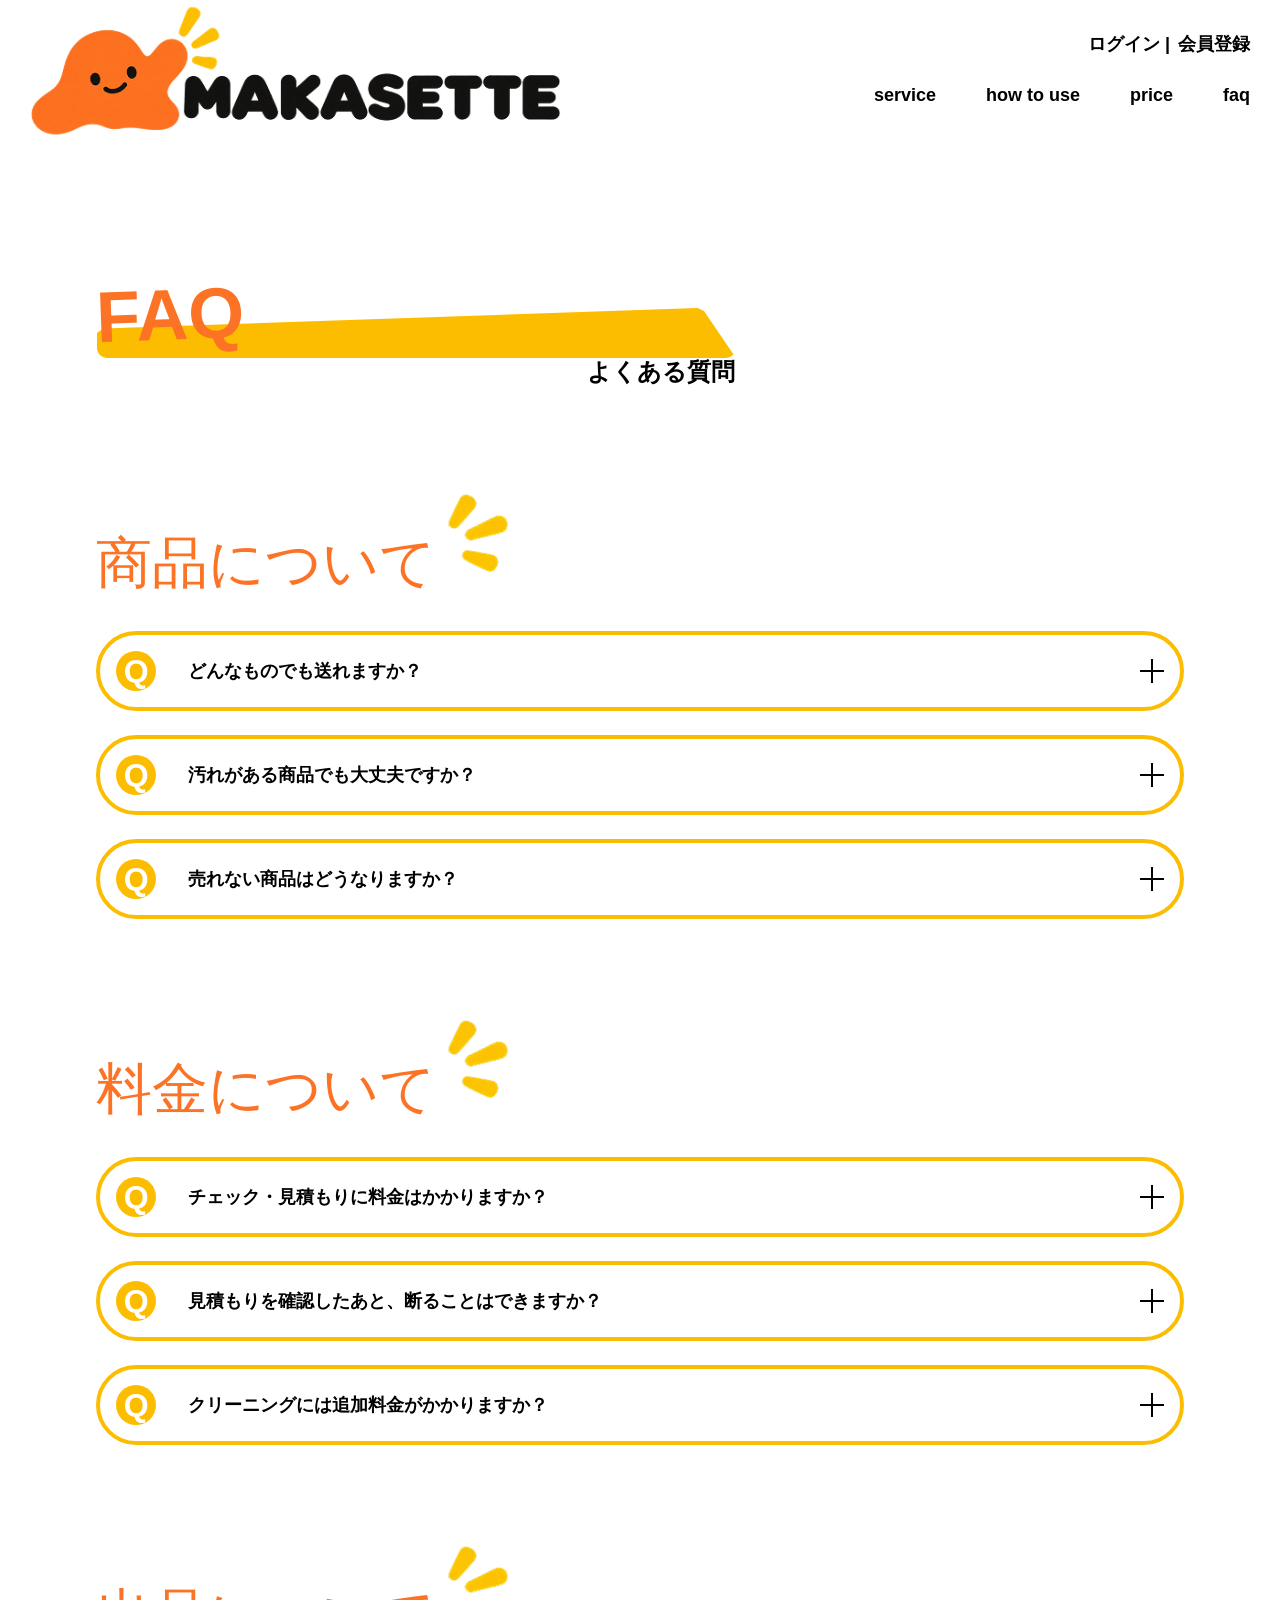
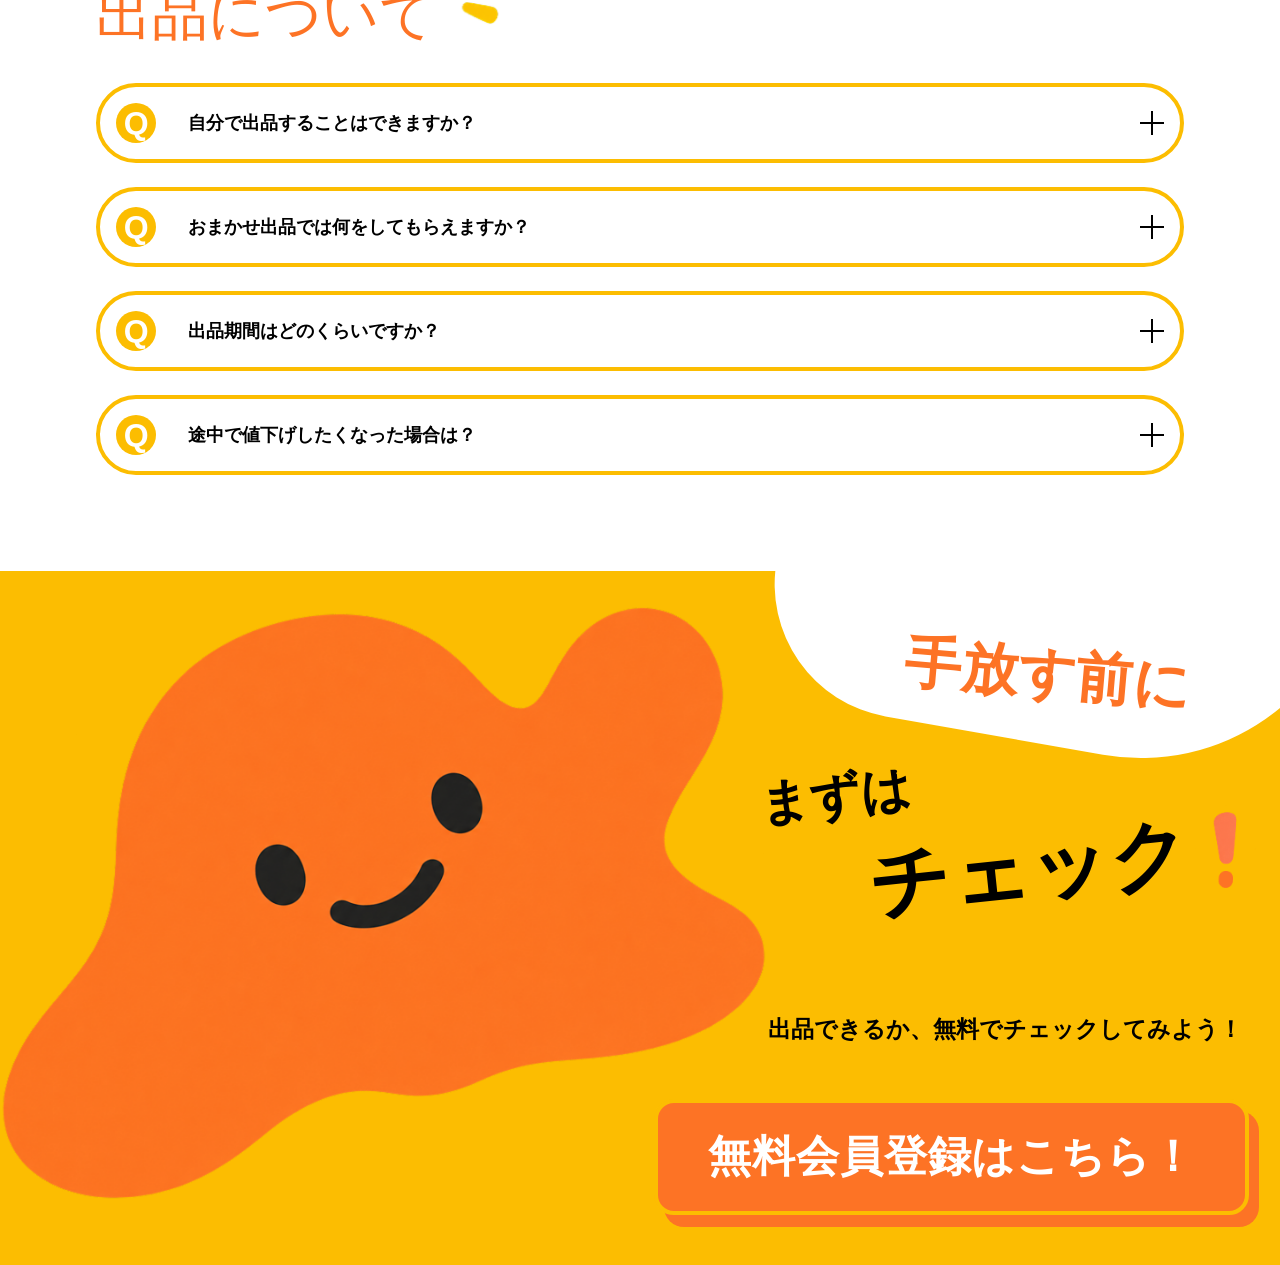
==== faq.html @ 33fbccb8 "Initial commit" ====
<!doctype html>
<html lang="ja">
  <head>
    <meta charset="UTF-8" />
    <meta name="viewport" content="width=device-width, initial-scale=1.0" />
    <meta name="robots" content="noindex, nofollow" />
    <title>Makasette</title>
    <link rel="preconnect" href="https://fonts.googleapis.com" />
    <link rel="preconnect" href="https://fonts.gstatic.com" crossorigin />
    <link
      href="https://fonts.googleapis.com/css2?family=Barlow+Condensed:wght@400;500;600;700&display=swap"
      rel="stylesheet"
    />
    <link rel="stylesheet" href="style/css/style.css" />
    <script type="module" src="./js/script.js"></script>
  </head>
  <body>
    <header class="l-header js-header">
      <div class="l-header_logo">
        <a
          href="./index.html"
          class="l-header_logo-link"
          aria-label="トップページへ"
        >
          <img
            src="./image/logo.png"
            width="627"
            height="253"
            alt="makasette - マカセッテ"
            decoding="async"
          />
        </a>
      </div>
      <nav class="l-header_nav js-menu-nav">
        <ul class="l-header_account-list">
          <li class="l-header_account-item">
            <a href="#" class="l-header_account-link">ログイン</a>
          </li>
          <li class="l-header_account-item">
            <a href="#" class="l-header_account-link">会員登録</a>
          </li>
        </ul>
        <ul class="l-header_menu-list">
          <li class="l-header_menu-item">
            <a href="./service.html" class="l-header_menu-link">service</a>
          </li>
          <li class="l-header_menu-item">
            <a href="./how-to-use.html" class="l-header_menu-link"
              >how to use</a
            >
          </li>
          <li class="l-header_menu-item">
            <a href="./price.html" class="l-header_menu-link">price</a>
          </li>
          <li class="l-header_menu-item">
            <a href="./faq.html" class="l-header_menu-link">faq</a>
          </li>
        </ul>
      </nav>
      <button
        class="l-header_hamburger-button js-hamburger-button"
        type="button"
        aria-label="メニューを開く"
      >
        <span class="l-header_humburger-line"></span>
        <span class="l-header_humburger-line"></span>
        <span class="l-header_humburger-line"></span>
      </button>
    </header>

    <div
      class="c-page-title l-container js-title-animation c-fade c-fade--left"
    >
      <p class="c-page-title_en">FAQ</p>
      <h1 class="c-page-title_ja">よくある質問</h1>
    </div>

    <section class="p-faq-product l-container">
      <h2
        class="c-page-section-title js-section-title js-show c-fade c-fade--up"
      >
        商品について
      </h2>
      <div class="p-faq-contents">
        <details class="p-faq-item">
          <summary class="p-faq-question">どんなものでも送れますか？</summary>
          <p class="p-faq-answer">
            指定サイズ・重量以内で、販売可能な商品をお預かりしています。詳しくは「お取り扱いできないもの」をご確認ください。
          </p>
        </details>
        <details class="p-faq-item">
          <summary class="p-faq-question">
            汚れがある商品でも大丈夫ですか？
          </summary>
          <p class="p-faq-answer">
            商品の状態を確認し、メンテナンスによって販売可能と判断した場合は、必要な作業をご提案します。
          </p>
        </details>
        <details class="p-faq-item">
          <summary class="p-faq-question">
            売れない商品はどうなりますか？
          </summary>
          <p class="p-faq-answer">
            処分または返送のどちらかをお選びいただけます。
          </p>
        </details>
      </div>
    </section>

    <section class="p-faq-product l-container">
      <h2
        class="c-page-section-title js-section-title js-show c-fade c-fade--up"
      >
        料金について
      </h2>
      <div class="p-faq-contents">
        <details class="p-faq-item">
          <summary class="p-faq-question">
            チェック・見積もりに料金はかかりますか？
          </summary>
          <p class="p-faq-answer">無料です。</p>
        </details>
        <details class="p-faq-item">
          <summary class="p-faq-question">
            見積もりを確認したあと、断ることはできますか？
          </summary>
          <p class="p-faq-answer">
            はい。内容と料金をご確認いただき、ご納得いただいてから作業を開始します。
          </p>
        </details>
        <details class="p-faq-item">
          <summary class="p-faq-question">
            クリーニングには追加料金がかかりますか？
          </summary>
          <p class="p-faq-answer">
            商品の状態や必要な作業内容によって異なります。事前にお見積もりをご案内します。
          </p>
        </details>
      </div>
    </section>

    <section class="p-faq-product l-container">
      <h2
        class="c-page-section-title js-section-title js-show c-fade c-fade--up"
      >
        出品について
      </h2>
      <div class="p-faq-contents">
        <details class="p-faq-item">
          <summary class="p-faq-question">
            自分で出品することはできますか？
          </summary>
          <p class="p-faq-answer">
            はい。出品準備後、商品と出品に必要な情報を返送します。
          </p>
        </details>
        <details class="p-faq-item">
          <summary class="p-faq-question">
            おまかせ出品では何をしてもらえますか？
          </summary>
          <p class="p-faq-answer">
            出品、購入者とのやり取り、梱包、発送までマカセッテが行います。
          </p>
        </details>
        <details class="p-faq-item">
          <summary class="p-faq-question">出品期間はどのくらいですか？</summary>
          <p class="p-faq-answer">最大1年間です。</p>
        </details>
        <details class="p-faq-item">
          <summary class="p-faq-question">
            途中で値下げしたくなった場合は？
          </summary>
          <p class="p-faq-answer">
            マカセッテまでご連絡ください。ご希望を確認のうえ対応します。
          </p>
        </details>
      </div>
    </section>
    <div class="c-cta">
      <div class="c-cta_image">
        <img
          src="./image/cta.png"
          width="929"
          height="590"
          alt="CTA"
          decoding="async"
        />
      </div>
      <div>
        <div class="c-cta_text01_wrapper">
          <p class="c-cta_text01">手放す前に</p>
        </div>

        <p class="c-cta_text02">
          まずは<span class="u-br c-cta_text03">チェック</span>
        </p>
        <div class="c-cta_button">
          <p class="c-cta_text04">出品できるか、無料でチェックしてみよう！</p>
          <a href="#" class="c-cta_link">無料会員登録はこちら！</a>
        </div>
      </div>
    </div>
  </body>
</html>
---- style/css/style.css ----
@charset "UTF-8";
/* Figma: Light */
/* Figma: Regular */
/* Figma: Medium */
/* Figma: Bold */
/* Figma: Bold */
/*!
foundation > reset
------------------------------
*/
html {
  color: #000;
  background: #fff;
}

body,
div,
dl,
dt,
dd,
ul,
ol,
li,
h1,
h2,
h3,
h4,
h5,
h6,
pre,
code,
form,
fieldset,
legend,
input,
textarea,
p,
blockquote,
th,
td {
  margin: 0;
  padding: 0;
}

table {
  border-collapse: collapse;
  border-spacing: 0;
  width: 100%;
}

fieldset,
img {
  border: 0;
}

address,
caption,
cite,
code,
dfn,
em,
strong,
th,
var {
  font-style: normal;
  font-weight: inherit;
}

ol,
ul {
  list-style: none;
}

caption,
th {
  text-align: left;
}

h1,
h2,
h3,
h4,
h5,
h6 {
  font-size: 100%;
  font-weight: inherit;
}

q:before,
q:after {
  content: "";
}

abbr,
acronym {
  border: 0;
  font-variant: normal;
}

input,
textarea,
select,
button {
  color: inherit;
  font-family: inherit;
  font-size: inherit;
  font-weight: inherit;
  line-height: inherit;
  font-size: 100%;
  border-radius: 0;
  border: none;
  appearance: none;
  -webkit-appearance: none;
  background-color: inherit;
}

textarea {
  resize: vertical;
  display: block;
}

select {
  cursor: pointer;
}

button {
  padding: 0;
  cursor: pointer;
}

legend {
  color: inherit;
}

tbody {
  -webkit-text-size-adjust: 100%;
}

main {
  display: block;
}

a {
  text-decoration: none;
  color: inherit;
}

img,
svg {
  width: 100%;
  height: auto;
  display: block;
}

dialog {
  max-width: 100%;
  max-height: 100%;
  padding: 0;
  color: inherit;
  border: none;
  margin: 0;
  padding: 0;
}

summary {
  display: block;
}

summary::-webkit-details-marker {
  display: none;
}

iframe {
  vertical-align: bottom;
}

* {
  -webkit-font-smoothing: antialiased;
  -moz-osx-font-smoothing: grayscale;
  box-sizing: border-box;
}

*::before,
*::after {
  box-sizing: border-box;
}

html {
  scroll-behavior: smooth;
}

body {
  line-height: 1.7;
  font-size: 16px;
  color: #000000;
  font-family: "Hiragino Kaku Gothic ProN", sans-serif;
  overflow-x: hidden;
}
@media (min-width: 768px) {
  body {
    font-size: 18px;
  }
}

/*!
layout > header
------------------------------
*/
/*
  @media (any-hover: hover) {
    &:hover {

    }
  }
  @include g.mq() {
  }
*/
.l-header {
  display: flex;
  justify-content: space-between;
  align-items: center;
  padding-top: 10px;
  padding-inline: 30px;
  font-weight: 600;
  width: 100%;
  background-color: #ffffff;
  position: fixed;
  z-index: 30;
}
.l-header--top {
  background-color: transparent;
  margin-top: 20px;
}
@media screen and (min-width: 960px) {
  .l-header {
    padding-top: 0;
  }
}

.l-header_logo {
  width: 43.5%;
  max-width: 627px;
  min-width: 200px;
}

.l-header_logo-hidden {
  display: none;
}

.l-header_logo-link {
  display: block;
}

.l-header_nav {
  position: fixed;
  opacity: 0;
  visibility: hidden;
  transition: opacity 0.3s;
}
@media screen and (min-width: 960px) {
  .l-header_nav {
    position: static;
    opacity: 1;
    visibility: visible;
    margin-left: auto;
  }
}
.is-open .l-header_nav {
  opacity: 1;
  visibility: visible;
  height: 100vh;
  width: 100vw;
  padding: 100px;
  top: 0;
  left: 0;
  z-index: -1;
  display: flex;
  flex-direction: column-reverse;
  justify-content: flex-end;
  background-color: #fcbd01;
  color: #ffffff;
}

.l-header_account-list {
  display: flex;
  flex-direction: column;
  gap: 20px;
}
@media screen and (min-width: 960px) {
  .l-header_account-list {
    flex-direction: row;
    justify-content: flex-end;
    gap: 8px;
    margin-bottom: 20px;
  }
}

@media screen and (min-width: 960px) {
  .l-header_account-item:first-child::after {
    content: "|";
  }
}

.l-header_menu-list {
  display: flex;
  flex-direction: column;
  gap: 20px;
  padding-bottom: 60px;
}
@media screen and (min-width: 960px) {
  .l-header_menu-list {
    flex-direction: row;
    gap: 50px;
    padding-bottom: 0;
  }
}

.l-header_hamburger-button {
  width: 50px;
  height: 50px;
  background-color: #fcbd01;
  border-radius: 50%;
  border: 1px solid #ffffff;
  position: relative;
  margin-left: auto;
  z-index: 1;
}
@media screen and (min-width: 960px) {
  .l-header_hamburger-button {
    display: none;
  }
}

.l-header_humburger-line {
  width: 28px;
  height: 2px;
  background-color: #ffffff;
  position: absolute;
  top: 50%;
  left: 50%;
  transform: translate(-50%, -50%);
  opacity: 1;
  transition: transform 0.5s, opacity 0.3s;
}
.l-header_humburger-line:nth-of-type(1) {
  top: 34%;
}
.l-header_humburger-line:nth-of-type(3) {
  top: 66%;
}
.is-open .l-header_humburger-line:nth-of-type(1) {
  top: 50%;
  transform: translate(-50%, -50%) rotate(45deg);
}
.is-open .l-header_humburger-line:nth-of-type(2) {
  opacity: 0;
}
.is-open .l-header_humburger-line:nth-of-type(3) {
  top: 50%;
  transform: translate(-50%, -50%) rotate(-45deg);
}

.l-header.is-scrolled {
  background-color: #ffffff;
}
.l-header.is-scrolled .l-header_logo-hidden {
  display: block;
}

/*!
layout > footer
------------------------------
*/
/*
  @media (any-hover: hover) {
    &:hover {

    }
  }
  @include g.mq() {ßß
  }
*/
/*!
layout > container
------------------------------
*/
.l-container {
  padding-inline: 20px;
}
@media screen and (min-width: 768px) {
  .l-container {
    padding-inline: clamp(20px, 14.88vw - 94.28px, 120px);
  }
}

/*!
component > button
------------------------------
*/
/*
  @media (any-hover: hover) {
    &:hover {

    }
  }
  @include g.mq() {ßß
  }
*/
.c-button {
  margin-inline: auto;
  width: 300px;
  height: 80px;
  padding: 25px 22px 25px 50px;
  background-color: #fd7325;
  border-radius: 20px;
  font-family: "Hiragino Kaku Gothic StdN", "Hiragino Sans", "Yu Gothic", "Meiryo", sans-serif;
  font-size: 24px;
  color: #ffffff;
  letter-spacing: 0.11em;
  line-height: 1.2;
  text-transform: uppercase;
  display: flex;
  gap: 18px;
  align-items: center;
}
.c-button::after {
  content: "";
  display: inline-block;
  width: 0;
  height: 0;
  border-top: 7px solid transparent;
  border-bottom: 7px solid transparent;
  border-left: 14px solid #ffffff;
}

/*!
component > cta
------------------------------
*/
.c-cta {
  width: 100%;
  height: fit-content;
  background-color: #fcbd01;
  display: grid;
  grid-template-columns: 60% 1fr;
  gap: 0;
  align-items: flex-start;
  position: relative;
  overflow: hidden;
}

.c-cta_image img {
  width: 100%;
}

.c-cta_text01_wrapper {
  width: 112%;
  margin-left: auto;
  border-radius: 0px 0px 260px 160px;
  background-color: #ffffff;
  transform: translateY(calc(-1 * clamp(14px, 3.42vw + 0.62px, 50px))) rotate(10deg);
  padding-bottom: clamp(10px, 2.19vw + 1.45px, 33px);
  padding-top: clamp(20px, 10vw - 19.37px, 126px);
}

.c-cta_text01 {
  font-size: clamp(17px, 4.47vw - 0.45px, 64px);
  font-weight: 600;
  line-height: 1.4;
  color: #fd7325;
  text-align: center;
  transform: rotate(-5deg);
}

.c-cta_text02 {
  font-family: "Hiragino Kaku Gothic StdN", "Hiragino Sans", "Yu Gothic", "Meiryo", sans-serif;
  font-size: clamp(16px, 3.8vw + 1.14px, 56px);
  font-weight: 800;
  line-height: 1.4;
  transform: rotate(-6deg) translateY(-25%);
}
.c-cta_text02 ::after {
  content: "";
  display: inline-block;
  background-image: url(../../image/cta-exclamation.png);
  background-size: cover;
  background-position: center;
  width: 15%;
  margin-left: 3%;
  aspect-ratio: 76/103;
  transform: rotate(6deg) translateY(17%);
}
@media screen and (min-width: 768px) {
  .c-cta_text02 ::after {
    margin-left: 2%;
  }
}

.c-cta_text03 {
  padding-left: 8vw;
  font-size: clamp(23px, 6.19vw - 1.14px, 88px);
  margin-bottom: 24vh;
}
@media screen and (min-width: 768px) {
  .c-cta_text03 {
    margin-bottom: 0;
  }
}

.c-cta_button {
  position: absolute;
  bottom: 0;
  right: 0;
}
@media screen and (min-width: 768px) {
  .c-cta_button {
    position: static;
  }
}

.c-cta_text04 {
  padding-top: clamp(12px, 3.23vw - 0.62px, 46px);
  font-size: clamp(16px, 0.76vw + 13px, 24px);
  font-weight: 800;
}
@media screen and (min-width: 768px) {
  .c-cta_text04 {
    margin-bottom: 24vh;
  }
}

.c-cta_link {
  display: block;
  background-color: #fd7325;
  border-radius: 20px;
  border: 4px solid #fcbd01;
  padding: 1.94vh 3.92vw;
  font-family: "Hiragino Kaku Gothic StdN", "Hiragino Sans", "Yu Gothic", "Meiryo", sans-serif;
  font-size: clamp(16px, 3.04vw + 4.11px, 48px);
  font-weight: 800;
  letter-spacing: 0.02em;
  color: #ffffff;
  white-space: nowrap;
  max-width: 100%;
  text-align: center;
  box-shadow: 5px 6px 0 0 #fd7325;
  margin-bottom: 3vh;
  margin-right: 2.43vw;
}
@media screen and (min-width: 768px) {
  .c-cta_link {
    position: absolute;
    bottom: 0;
    right: 0;
    box-shadow: 10px 12px 0 0 #fd7325;
    margin-bottom: 5.57vh;
  }
}

/*!
component > top-section-title
------------------------------
*/
.c-top-section-title {
  width: 300px;
  height: 189px;
  margin-inline: auto;
  border-radius: 300px 1000px 400px 1000px;
  background-color: #fcbd01;
  transform: rotate(-10deg);
  display: grid;
  place-items: center;
}
@media screen and (min-width: 768px) {
  .c-top-section-title {
    width: clamp(300px, 202.5px + 25vw, 565px);
    height: clamp(189px, 126.6px + 16vw, 357px);
    margin-left: 30px;
    margin: 48px 0 0 30px;
    transform: rotate(-10deg);
  }
}
.c-top-section-title__right {
  margin-left: auto;
}

.c-top-section-title_text {
  font-family: "Hiragino Kaku Gothic StdN", "Hiragino Sans", "Yu Gothic", "Meiryo", sans-serif;
  font-size: 40px;
  font-weight: 800;
  color: #ffffff;
  transform: rotate(10deg);
}
@media screen and (min-width: 768px) {
  .c-top-section-title_text {
    font-size: clamp(40px, 25.18px + 3.8vw, 80px);
    line-height: 1.2;
  }
}

/*!
component > page-section-title
------------------------------
*/
.c-page-section-title {
  font-family: "Hiragino Kaku Gothic StdN", "Hiragino Sans", "Yu Gothic", "Meiryo", sans-serif;
  font-size: 32px;
  line-height: 1;
  color: #fd7325;
  display: flex;
  align-items: flex-end;
}
@media screen and (min-width: 768px) {
  .c-page-section-title {
    font-size: 56px;
  }
}
.c-page-section-title::after {
  content: "";
  display: block;
  width: 40px;
  aspect-ratio: 72/102;
  background-image: url(../../image/page-section-title-deco.png);
  background-size: cover;
  background-position: center;
  background-repeat: no-repeat;
}
@media screen and (min-width: 768px) {
  .c-page-section-title::after {
    width: 72px;
  }
}

.c-page-section-title.is-show::after {
  animation: deco-animation 0.3s ease-out;
  animation-delay: 0.8s;
  animation-fill-mode: both;
}

@keyframes deco-animation {
  0% {
    opacity: 0;
    transform: scale(0.9) rotate(0);
  }
  50% {
    opacity: 1;
    transform: scale(1.1) rotate(20deg);
  }
  100% {
    opacity: 1;
    transform: scale(1) rotate(0);
  }
}
/*!
component > section-title
------------------------------
*/
.c-page-title {
  padding-top: 160px;
}
@media screen and (min-width: 768px) {
  .c-page-title {
    padding-top: 270px;
    margin-bottom: 45px;
  }
}

.c-page-title_en {
  width: 310px;
  max-width: 100%;
  font-family: "Hiragino Kaku Gothic StdN", "Hiragino Sans", "Yu Gothic", "Meiryo", sans-serif;
  text-transform: uppercase;
  font-weight: 800;
  font-size: 34px;
  line-height: 1;
  color: #fd7325;
  position: relative;
  transform: rotate(-2deg);
  margin-bottom: 10px;
}
@media screen and (min-width: 768px) {
  .c-page-title_en {
    width: 639px;
    font-size: 72px;
  }
}
.c-page-title_en::after {
  content: "";
  display: block;
  width: 100%;
  height: 30px;
  background-color: #fcbd01;
  border-radius: 10px;
  clip-path: polygon(0 50%, 1% 41%, 94% 0%, 95% 6%, 100% 100%, 0 100%);
  position: absolute;
  bottom: -8px;
  left: 0;
  transform: rotate(2deg);
  z-index: -1;
}
@media screen and (min-width: 768px) {
  .c-page-title_en::after {
    bottom: -16px;
    height: 50px;
  }
}

.c-page-title_ja {
  width: 310px;
  max-width: 100%;
  font-size: 24px;
  font-weight: 600;
  text-align: right;
}
@media screen and (min-width: 768px) {
  .c-page-title_ja {
    width: 639px;
  }
}

/*!
component > animation
------------------------------
*/
.c-fade {
  opacity: 0;
  transition: transform 0.3s ease-out, opacity 0.3s ease-out;
}
.c-fade--up {
  transform: translateY(50px);
}
.c-fade--soft-up {
  transform: translateY(30px) scale(0.9);
}
.c-fade--left {
  transform: translateX(-300px);
  transition: transform 0.2s ease-out, opacity 0.2s ease-out;
}
.c-fade--soft-left {
  transform: translateX(-50px) scale(0.9);
  transition: transform 0.5s ease-out, opacity 0.5s ease-out;
}

.c-fade.is-show {
  opacity: 1;
  transform: none;
  transition-delay: var(--delay, 0s);
}

.c-bounce {
  opacity: 0;
}

.c-bounce.is-show {
  animation: bounce-animation 0.5s ease-out;
  animation-fill-mode: both;
  animation-delay: var(--delay, 0s);
}

@keyframes bounce-animation {
  0% {
    opacity: 0;
    transform: scale(0.7);
  }
  20% {
    opacity: 1;
    transform: scale(1.2);
  }
  40% {
    opacity: 1;
    transform: scale(0.9);
  }
  60% {
    opacity: 1;
    transform: scale(1.1);
  }
  80% {
    transform: scale(0.95);
  }
  100% {
    opacity: 1;
    transform: scale(1);
  }
}
.c-pop {
  opacity: 0;
  transform: scale(0.5);
  transition: transform 0.3s ease-out, opacity 0.3s ease-out;
}

.c-pop.is-show {
  opacity: 1;
  transform: none;
  transition-delay: var(--delay, 0s);
}

.c-number-swing--right {
  --rotate: 10deg;
}
.c-number-swing--left {
  --rotate: -8deg;
}
@media screen and (min-width: 768px) {
  .c-number-swing {
    transform: rotate(var(--rotate));
  }
}

.c-number-swing.is-show {
  animation: number-swing-sp 0.3s ease-out;
}
@media screen and (min-width: 768px) {
  .c-number-swing.is-show {
    animation: number-swing-pc 0.3s ease-out;
  }
}
.c-number-swing.is-show {
  animation-fill-mode: both;
  animation-delay: var(--delay, 0s);
}

@keyframes number-swing-sp {
  0% {
    transform: rotate(0deg);
  }
  50% {
    transform: rotate(calc(var(--rotate) * 2));
  }
  100% {
    transform: rotate(0deg);
  }
}
@keyframes number-swing-pc {
  0% {
    transform: rotate(var(--rotate));
  }
  50% {
    transform: rotate(calc(var(--rotate) * 3));
  }
  100% {
    transform: rotate(var(--rotate));
  }
}
.c-emphasis {
  transform: none;
}

.c-emphasis.is-show {
  animation: emphasis-animation 0.7s ease-out;
  animation-fill-mode: both;
  animation-delay: var(--delay, 0s);
}

@keyframes emphasis-animation {
  0% {
    transform: scale(0.95);
  }
  50% {
    transform: scale(1.03);
  }
  100% {
    transform: scale(1);
  }
}
.c-pop-in {
  transform: none;
  opacity: 0;
}

.c-pop-in.is-show {
  animation: pop-in-animation 0.5s ease-out;
  animation-fill-mode: both;
  animation-delay: var(--delay, 0s);
}

@keyframes pop-in-animation {
  0% {
    opacity: 0;
    transform: scale(0.6);
  }
  50% {
    opacity: 1;
    transform: scale(1.05);
  }
  100% {
    opacity: 1;
    transform: scale(1);
  }
}
/*!
project > hero
------------------------------
*/
.p-hero {
  height: min(57.3px + 67.1vw, 100svh);
  display: grid;
  grid-template-rows: minmax(0, 1fr) auto;
}

.p-hero_header {
  background-image: url(../../image/hero-background-1.png);
  background-size: auto 100%;
  background-position: left top;
  background-repeat: no-repeat;
  min-width: 0;
}

.p-hero_catch {
  font-family: "Hiragino Kaku Gothic StdN", "Hiragino Sans", "Yu Gothic", "Meiryo", sans-serif;
  font-weight: 800;
  font-size: clamp(16px, 4.1px + 3.05vw, 48px);
  padding-top: 10px;
  padding-left: 10px;
  letter-spacing: 0.02;
  line-height: 1.2;
  animation: catch-animation 0.3s ease-out;
  animation-delay: 0.5s;
  animation-fill-mode: backwards;
}
.p-hero_catch span {
  display: block;
  font-size: 20px;
  font-size: clamp(20px, -2.29px + 5.71vw, 80px);
}
@media screen and (min-width: 768px) {
  .p-hero_catch {
    padding-top: 40px;
  }
}

.p-hero_logo {
  padding-top: min(clamp(66px, 42.21px + 6.1vw, 130px), 12.7vh);
}
.p-hero_logo img {
  display: block;
  margin-left: auto;
  height: min(clamp(23px, 6.48vw - 2.26px, 91px), 8.89vh);
  width: auto;
  max-width: 100%;
}
.p-hero_logo {
  animation: logo-animation 0.5s ease-out;
  animation-delay: 0.9s;
  animation-fill-mode: backwards;
}

.p-hero_content-list {
  display: grid;
  grid-template-columns: repeat(3, 1fr);
  place-items: center;
}

.p-hero_content-item {
  line-height: 1;
}
.p-hero_content-item:nth-of-type(1) {
  width: min(clamp(120px, 23.4px + 24.76vw, 380px), (1.2px + 20vh) * 1.81);
  --translate-x: -100px;
  --translate-y: 0;
}
.p-hero_content-item:nth-of-type(2) {
  padding-top: 20px;
  width: min(clamp(97px, 4.6px + 23.7vw, 346px), (24vh - 9.56px) * 1.45);
  --translate-x: 0;
  --translate-y: -100px;
}
.p-hero_content-item:nth-of-type(3) {
  padding-top: 8px;
  width: min(clamp(113px, 26.4px + 22.2vw, 347px), (6.58px + 18vh) * 1.765);
  --translate-x: 100px;
  --translate-y: 0;
}
.p-hero_content-item {
  animation: content-item-animation 0.8s ease-out;
  animation-fill-mode: backwards;
}
.p-hero_content-item:nth-of-type(1) {
  animation-delay: 1.5s;
}
.p-hero_content-item:nth-of-type(2) {
  animation-delay: 2s;
}
.p-hero_content-item:nth-of-type(3) {
  animation-delay: 2.5s;
}

.p-hero_content-text {
  font-weight: bold;
  white-space: nowrap;
  font-size: clamp(13px, 2.38vw + 3.718px, 22px);
}
@media screen and (min-width: 768px) {
  .p-hero_content-text {
    padding-left: 12%;
    font-size: 22px;
  }
}

.p-hero_content-image img {
  width: 100%;
  height: auto;
}

@keyframes catch-animation {
  0% {
    opacity: 0;
    transform: translateX(-30px);
  }
  100% {
    opacity: 1;
    transform: translateX(0);
  }
}
@keyframes logo-animation {
  0% {
    opacity: 0;
    transform: translateX(30px);
  }
  100% {
    opacity: 1;
    transform: translateX(0);
  }
}
@keyframes content-item-animation {
  0% {
    opacity: 0;
    transform: translate(var(--translate-x), var(--translate-y)) scale(0.8);
  }
  20% {
    opacity: 1;
    transform: scale(1.2);
  }
  40% {
    opacity: 1;
    transform: scale(0.9);
  }
  60% {
    opacity: 1;
    transform: scale(1.1);
  }
  80% {
    opacity: 1;
    transform: scale(0.95);
  }
  100% {
    opacity: 1;
    transform: scale(1);
  }
}
/*!
project > top
------------------------------
*/
.p-top-about {
  width: 100%;
  padding-top: 64px;
  padding-bottom: 64px;
  background-color: #ffe8dc;
}
@media screen and (min-width: 768px) {
  .p-top-about {
    padding-bottom: 96px;
  }
}

.p-top-about_title {
  margin-top: 44px;
  font-size: 32px;
  font-weight: 600;
  line-height: 1.4;
}
@media screen and (min-width: 768px) {
  .p-top-about_title {
    padding-left: 172px;
    padding-top: 41px;
    font-size: 40px;
    white-space: nowrap;
  }
}

@media screen and (min-width: 768px) {
  .p-top-about_contents {
    display: grid;
    grid-template-columns: repeat(2, 1fr);
    column-gap: 70px;
    justify-content: center;
    align-items: flex-start;
  }
}

@media screen and (min-width: 768px) {
  .p-top-about_header {
    grid-column: 1;
    grid-row: 1;
  }
}

.p-top-about_image {
  display: none;
}
@media screen and (min-width: 768px) {
  .p-top-about_image {
    display: block;
    max-width: 450px;
    padding-top: 116px;
    grid-column: 2;
    grid-row: 1;
  }
}

.p-top-about_text {
  margin-top: 24px;
  font-size: 18px;
  font-weight: 600;
}
@media screen and (min-width: 768px) {
  .p-top-about_text {
    grid-column: 1/3;
    grid-row: 2;
    padding-left: 172px;
  }
}

.p-top-about_button {
  margin-top: 40px;
}
@media screen and (min-width: 768px) {
  .p-top-about_button {
    grid-column: 1/3;
    grid-row: 3;
    padding-left: 172px;
  }
  .p-top-about_button .c-button {
    margin-inline: 0;
  }
}

.p-top-howtouse {
  padding-top: 64px;
  padding-bottom: 64px;
}
@media screen and (min-width: 768px) {
  .p-top-howtouse {
    padding-top: 96px;
    padding-bottom: 96px;
  }
}

.p-top-howtouse_list {
  margin-top: 44px;
  margin-inline: auto;
}
@media screen and (min-width: 768px) {
  .p-top-howtouse_list {
    margin-top: 46px;
  }
}

.p-top-howtouse_item {
  display: flex;
  gap: 12px;
  align-items: center;
  margin-bottom: 32px;
}
@media screen and (min-width: 768px) {
  .p-top-howtouse_item {
    margin-bottom: 86px;
    gap: 60px;
  }
}

.p-top-howtouse_number {
  font-family: "Barlow Condensed", sans-serif;
  font-size: 104px;
  line-height: 1;
  font-weight: 800;
  color: #fd7325;
}

.p-top-howtouse_text {
  font-size: 20px;
  font-weight: 800;
}

.p-top-howtouse_option {
  font-family: "Barlow Condensed", sans-serif;
  font-size: 36px;
  line-height: 1;
  font-weight: 800;
  color: #fd7325;
  padding-bottom: 8px;
}

.p-top-price {
  width: 100%;
  padding-top: 64px;
  padding-bottom: 64px;
  background-color: #ffe8dc;
}
@media screen and (min-width: 768px) {
  .p-top-price {
    padding-bottom: 96px;
  }
}

.p-top-price_text {
  margin-top: 44px;
  font-size: 32px;
  font-weight: 600;
  line-height: 1.4;
}
@media screen and (min-width: 768px) {
  .p-top-price_text {
    margin-top: 62px;
    font-size: 40px;
    text-align: center;
  }
}

.p-top-price_list {
  margin-top: 24px;
  display: flex;
  flex-direction: column;
  justify-content: center;
  align-items: center;
  gap: 24px;
}
@media screen and (min-width: 768px) {
  .p-top-price_list {
    flex-direction: row;
    gap: 48px;
    margin-top: 20px;
    flex-wrap: wrap;
  }
}

.p-top-price_item {
  height: 285px;
  width: 330px;
  padding: 13px 68px;
  border: 4px solid #fcbd01;
  border-radius: 20px;
  display: flex;
  flex-direction: column;
  justify-content: flex-end;
  text-align: center;
}
.p-top-price_item:nth-of-type(1) .p-top-price_image {
  width: 106px;
  height: 80px;
  margin-bottom: 10px;
}
.p-top-price_item:nth-of-type(2) .p-top-price_image {
  width: 151px;
  height: 114px;
}
.p-top-price_item:nth-of-type(3) .p-top-price_image {
  width: 196px;
  height: 148px;
}

.p-top-price_image {
  margin-inline: auto;
  margin-bottom: 6px;
}

.p-top-price_size {
  padding-bottom: 3px;
  border-bottom: 2px solid #fcbd01;
  font-size: 18px;
  width: 100%;
  text-align: center;
}
.p-top-price_size span {
  font-family: "Hiragino Kaku Gothic StdN", "Hiragino Sans", "Yu Gothic", "Meiryo", sans-serif;
  font-size: 32px;
  color: #fd7325;
  font-weight: 800;
  line-height: 1;
  letter-spacing: 0.2em;
}

.p-top-price_price {
  padding-top: 15px;
  font-weight: 600;
  font-size: 40px;
  line-height: 1;
}
.p-top-price_price span {
  font-size: 18px;
  font-weight: 400;
}

.p-top-price_caption {
  width: fit-content;
  margin-inline: auto;
  max-width: 100%;
}

.p-top-price_caption-text1 {
  margin-top: 20px;
}
@media screen and (min-width: 768px) {
  .p-top-price_caption-text1 {
    margin-top: 80px;
  }
}

.p-top-price_caption-text2 {
  margin-top: 20px;
}
@media screen and (min-width: 768px) {
  .p-top-price_caption-text2 {
    margin-top: 10px;
  }
}

.p-top-price_button {
  margin-top: 80px;
}

.p-top-reassurance {
  padding-top: 64px;
  padding-bottom: 64px;
}
@media screen and (min-width: 768px) {
  .p-top-reassurance {
    padding-top: 96px;
    padding-bottom: 96px;
  }
}

.p-top-reassurance_list {
  margin-top: 44px;
  margin-inline: auto;
  width: fit-content;
  max-width: 100%;
}
@media screen and (min-width: 768px) {
  .p-top-reassurance_list {
    width: 100%;
    margin-top: 46px;
  }
}

.p-top-reassurance_item {
  display: flex;
  gap: 36px;
  align-items: center;
  margin-bottom: 32px;
}
@media screen and (min-width: 768px) {
  .p-top-reassurance_item {
    margin-bottom: 86px;
    gap: 100px;
  }
  .p-top-reassurance_item:nth-of-type(odd) .p-top-reassurance_text {
    transform: rotate(-2deg);
  }
  .p-top-reassurance_item:nth-of-type(even) {
    justify-self: flex-end;
  }
  .p-top-reassurance_item:nth-of-type(even) .p-top-reassurance_text {
    transform: rotate(2deg);
  }
}

.p-top-reassurance_number {
  font-family: "Barlow Condensed", sans-serif;
  font-size: 100px;
  font-weight: 800;
  line-height: 1;
  color: #fcbd01;
}
@media screen and (min-width: 768px) {
  .p-top-reassurance_number {
    font-size: 200px;
  }
}

.p-top-reassurance_text {
  font-size: 24px;
  font-weight: 600;
  line-height: 1.2;
}
@media screen and (min-width: 768px) {
  .p-top-reassurance_text {
    font-size: 32px;
  }
}

.p-top-reassurance_bold {
  font-size: 40px;
  font-weight: 600;
  color: #fd7325;
  letter-spacing: 0.1em;
  line-height: 1.2;
}
@media screen and (min-width: 768px) {
  .p-top-reassurance_bold {
    display: block;
    font-size: 80px;
  }
}

/*!
project > service
------------------------------
*/
.p-service-about {
  padding-top: 71px;
  margin-bottom: 40px;
}

.p-service-about_container {
  display: grid;
  width: 100%;
  grid-template-columns: 1fr;
  margin-top: 40px;
}
@media screen and (min-width: 768px) {
  .p-service-about_container {
    grid-template-columns: 23.2% 25% 45.2%;
    column-gap: 3%;
  }
}

.p-service-about_problem01 {
  position: relative;
  font-size: 20px;
  font-weight: 600;
  white-space: nowrap;
  margin-top: 80px;
  margin-bottom: 56px;
  padding-left: 6%;
  justify-self: flex-start;
}
@media screen and (min-width: 768px) {
  .p-service-about_problem01 {
    grid-column: 1;
    grid-row: 1;
    padding-left: 17.8%;
    font-size: clamp(18px, 0.89vw + 11.14px, 24px);
    margin-bottom: 0;
    margin-top: 125px;
    align-self: center;
  }
}
.p-service-about_problem01 .p-service-about_problem01-text {
  opacity: 0;
}
.p-service-about_problem01::after {
  content: "";
  display: block;
  width: 84.4%;
  aspect-ratio: 223/191;
  background-color: #fcbd01;
  border-radius: 50%;
  position: absolute;
  left: 0;
  top: 50%;
  opacity: 0;
  z-index: -1;
}
@media screen and (min-width: 768px) {
  .p-service-about_problem01::after {
    width: 84.4%;
  }
}

.p-service-about_problem02 {
  position: relative;
  font-size: 20px;
  font-weight: 600;
  white-space: nowrap;
  justify-self: flex-end;
  padding-right: 6%;
  margin-bottom: 56px;
}
@media screen and (min-width: 768px) {
  .p-service-about_problem02 {
    grid-column: 2;
    grid-row: 1;
    padding-right: 0;
    font-size: clamp(18px, 0.89vw + 11.14px, 24px);
    padding-left: 17.8%;
    margin-top: 45px;
    margin-bottom: 0;
    align-self: flex-start;
  }
}
.p-service-about_problem02 .p-service-about_problem02-text {
  opacity: 0;
}
.p-service-about_problem02::after {
  content: "";
  display: block;
  width: 89.6%;
  aspect-ratio: 250/214;
  background-color: #fcbd01;
  border-radius: 50%;
  position: absolute;
  right: 0;
  top: 50%;
  opacity: 0;
  z-index: -1;
}
@media screen and (min-width: 768px) {
  .p-service-about_problem02::after {
    width: 89.6%;
  }
}

.p-service-about_problem01.is-show .p-service-about_problem01-text {
  animation: fadeIn-animation 0.6s ease-out;
  animation-fill-mode: both;
  animation-delay: 0.3s;
}
.p-service-about_problem01.is-show::after {
  animation: problem-bounce-animation 0.3s ease-out;
  animation-fill-mode: both;
}

.p-service-about_problem02.is-show .p-service-about_problem02-text {
  animation: fadeIn-animation 0.6s ease-out;
  animation-fill-mode: both;
  animation-delay: 0.9s;
}
.p-service-about_problem02.is-show::after {
  animation: problem-bounce-animation 0.3s ease-out;
  animation-fill-mode: both;
  animation-delay: 0.6s;
}

@keyframes problem-bounce-animation {
  0% {
    opacity: 0;
    transform: translateY(-50%) scale(0.8);
  }
  50% {
    opacity: 1;
    transform: translateY(-50%) scale(1.2);
  }
  100% {
    opacity: 1;
    transform: translateY(-50%) scale(1);
  }
}
@keyframes fadeIn-animation {
  0% {
    opacity: 0;
  }
  100% {
    opacity: 1;
  }
}
.p-service-about_contents {
  margin-bottom: 30px;
}
@media screen and (min-width: 768px) {
  .p-service-about_contents {
    grid-column: 1/3;
    grid-row: 2;
    margin-left: auto;
    margin-top: 64px;
    white-space: nowrap;
    align-self: flex-end;
    transform: translateX(22%);
  }
}

.p-service-about_title {
  font-size: 24px;
  font-weight: 600;
}
@media screen and (min-width: 768px) {
  .p-service-about_title {
    font-size: clamp(22px, 1.19vw + 14.85px, 32px);
  }
}

@media screen and (min-width: 768px) {
  .p-service-about_image {
    margin-top: 50px;
    grid-column: 3;
    grid-row: 1/3;
  }
}

.p-service-work {
  margin-top: 80px;
  font-weight: 600;
}
@media screen and (min-width: 768px) {
  .p-service-work {
    margin-top: 96px;
  }
}

.p-service-work_catch {
  margin-top: 20px;
}

.p-service-work_list {
  margin-top: 40px;
  margin-inline: auto;
  display: flex;
  flex-wrap: wrap;
  justify-content: center;
  column-gap: 4%;
  row-gap: 34px;
}
@media screen and (min-width: 768px) {
  .p-service-work_list {
    margin-top: 84px;
  }
}

.p-service-work_item {
  max-width: 500px;
  min-width: 360px;
  width: 48%;
  border: 8px solid #fcbd01;
  border-radius: 30px;
}

.p-service-work_title {
  font-size: 32px;
  font-weight: 800;
  color: #fd7325;
  padding: 34px 34px 0 34px;
}

.p-service-work_text {
  padding: 0 40px 0 40px;
}

.p-service-work_image {
  place-self: end;
  max-width: 484px;
  min-width: 344px;
  width: 100%;
}

.p-service-reccomend {
  margin-top: 80px;
}
@media screen and (min-width: 768px) {
  .p-service-reccomend {
    margin-top: 96px;
  }
}

.p-service-reccomend_list {
  margin-top: 40px;
  margin-inline: auto;
  width: 88.4%;
  display: grid;
  grid-template-columns: 1fr;
}
@media screen and (min-width: 768px) {
  .p-service-reccomend_list {
    margin-top: 84px;
  }
}
@media screen and (min-width: 768px) {
  .p-service-reccomend_list {
    grid-template-columns: 27.56% 36.89% 35.55%;
  }
}

.p-service-reccomend_item {
  border-radius: 50%;
  aspect-ratio: 280/239;
  border: 4px solid #fcbd01;
  text-align: center;
  display: grid;
  place-items: center;
  position: relative;
  margin-bottom: 0px;
  width: 52%;
}
.p-service-reccomend_item:nth-of-type(odd) {
  justify-self: right;
}
.p-service-reccomend_item:not(:nth-of-type(1))::before, .p-service-reccomend_item:not(:nth-of-type(1))::after {
  content: "";
  display: block;
  position: absolute;
  border-radius: 50%;
  border: 4px solid #fcbd01;
}
.p-service-reccomend_item:not(:nth-of-type(1))::before {
  width: 35px;
  height: 27px;
  left: 10.45%;
  bottom: -27px;
}
.p-service-reccomend_item:not(:nth-of-type(1))::after {
  width: 20px;
  height: 16px;
  left: 4.18%;
  bottom: -53px;
}
.p-service-reccomend_item:nth-of-type(5)::before {
  right: 10.45%;
  left: auto;
}
.p-service-reccomend_item:nth-of-type(5)::after {
  right: 4.18%;
  left: auto;
}
@media screen and (min-width: 768px) {
  .p-service-reccomend_item {
    margin-bottom: 53px;
  }
  .p-service-reccomend_item:nth-of-type(1) {
    grid-column: 2;
    grid-row: 1;
    width: 88.88%;
    justify-self: center;
    align-self: flex-start;
  }
  .p-service-reccomend_item:nth-of-type(2) {
    grid-column: 3;
    grid-row: 1;
    width: 75.06%;
    justify-self: center;
    align-self: center;
  }
  .p-service-reccomend_item:nth-of-type(3) {
    grid-column: 1;
    grid-row: 1/3;
    width: 100%;
    align-self: center;
  }
  .p-service-reccomend_item:nth-of-type(4) {
    grid-column: 2;
    grid-row: 2;
    width: 72.35%;
    align-self: flex-start;
    justify-self: center;
  }
  .p-service-reccomend_item:nth-of-type(5) {
    grid-column: 3;
    grid-row: 2;
    width: 75.06%;
    margin-top: 15px;
    align-self: flex-start;
    justify-self: flex-end;
  }
}

.p-service-items {
  margin-top: 80px;
  margin-bottom: 80px;
}
@media screen and (min-width: 768px) {
  .p-service-items {
    margin-top: 96px;
    margin-bottom: 96px;
  }
}

.p-service-items_catch {
  margin-top: 20px;
}

.p-service-items_list {
  margin-top: 80px;
  margin-inline: auto;
  display: grid;
  grid-template-columns: repeat(2, 1fr);
  gap: 34px;
}
@media screen and (min-width: 768px) {
  .p-service-items_list {
    grid-template-columns: repeat(5, 1fr);
  }
}

.p-service-items_item {
  border-radius: 20px;
  background-color: #fcbd01;
  counter-increment: item-number;
  position: relative;
}
.p-service-items_item::before {
  content: "0" counter(item-number);
  font-family: "Barlow Condensed", sans-serif;
  font-size: 64px;
  font-weight: 800;
  color: #ffffff;
  line-height: 1;
  position: absolute;
  top: 0;
  left: 10px;
}

.p-service-items_image {
  margin-inline: auto;
  margin-top: 20px;
  width: 70%;
  max-width: 120px;
  height: 120px;
  display: flex;
  justify-content: center;
  align-items: flex-end;
}
.p-service-items_image img {
  max-width: 100%;
  max-height: 100%;
  width: auto;
  height: auto;
}

.p-service-items_text {
  text-align: center;
  align-self: flex-end;
}

/*!
project > howtouse
------------------------------
*/
.p-howtouse-step {
  margin-top: 80px;
  margin-bottom: 80px;
}
@media screen and (min-width: 768px) {
  .p-howtouse-step {
    margin-top: 96px;
    margin-bottom: 96px;
  }
}

.p-howtouse-step_catch {
  margin-top: 20px;
  font-size: 32px;
  font-weight: 600;
}

.p-howtouse-step_list {
  margin-top: 80px;
  display: flex;
  flex-direction: column;
  align-items: center;
  gap: 32px;
}
@media screen and (min-width: 768px) {
  .p-howtouse-step_list {
    gap: 72px;
  }
}

.p-howtouse-step_item {
  width: 100%;
  counter-increment: step-item;
  display: grid;
  align-items: flex-start;
  gap: 12px;
  grid-template-columns: 100px 1fr;
}
@media screen and (min-width: 768px) {
  .p-howtouse-step_item {
    align-items: center;
    gap: 40px;
    grid-template-columns: 160px 1fr;
  }
}
.p-howtouse-step_item::before {
  content: "0" counter(step-item);
  width: 100px;
  height: 100px;
  border-radius: 50%;
  background-color: #fcbd01;
  font-family: "Barlow Condensed", sans-serif;
  font-size: 64px;
  font-weight: 800;
  line-height: 1;
  color: #ffffff;
  display: grid;
  place-items: center;
}
@media screen and (min-width: 768px) {
  .p-howtouse-step_item::before {
    width: 160px;
    height: 160px;
    font-size: 104px;
  }
}

.p-howtouse-step_free {
  width: 100%;
  display: block;
  background-color: #ffe8dc;
  text-align: center;
  font-size: 32px;
  font-weight: 600;
  color: #fd7325;
}

.p-howtouse-step_text {
  margin-bottom: 18px;
}

.p-howtouse-option {
  margin-top: 80px;
  margin-bottom: 80px;
}
@media screen and (min-width: 768px) {
  .p-howtouse-option {
    margin-top: 96px;
    margin-bottom: 96px;
  }
}

.p-howtouse-option_catch {
  margin-top: 20px;
  font-size: 32px;
  font-weight: 600;
}

.p-howtouse-option_list {
  margin-inline: auto;
  max-width: 1048px;
  display: grid;
  grid-template-columns: 1fr;
}
@media screen and (min-width: 650px) {
  .p-howtouse-option_list {
    grid-template-columns: repeat(2, 1fr);
    grid-auto-rows: 1fr;
  }
}
.p-howtouse-option_list {
  gap: 24px;
  place-items: center;
}
@media screen and (min-width: 768px) {
  .p-howtouse-option_list {
    gap: 48px;
  }
}

.p-howtouse-option-item {
  height: 100%;
  max-width: 500px;
  border-radius: 30px;
  border: 8px solid #fcbd01;
  padding: 24px;
}
@media screen and (min-width: 768px) {
  .p-howtouse-option-item {
    padding: 34px;
  }
}

.p-howtouse-option-title {
  font-family: "Hiragino Kaku Gothic StdN", "Hiragino Sans", "Yu Gothic", "Meiryo", sans-serif;
  font-size: 24px;
  font-weight: 800;
  color: #fd7325;
  margin-bottom: 18px;
}
@media screen and (min-width: 768px) {
  .p-howtouse-option-title {
    font-size: 32px;
  }
}

/*!
project > price
------------------------------
*/
.p-price-structure {
  margin-top: 80px;
  margin-bottom: 80px;
}
@media screen and (min-width: 768px) {
  .p-price-structure {
    margin-top: 96px;
    margin-bottom: 96px;
  }
}

.p-price-structure_list {
  width: 100%;
  display: flex;
  flex-direction: column;
}
@media screen and (min-width: 1200px) {
  .p-price-structure_list {
    flex-direction: row;
    gap: 10px;
  }
}

.p-price-structure_item {
  margin-inline: auto;
  margin-top: 140px;
  width: 70%;
  padding: 50px 43px;
  border-radius: 20px;
  border: 4px solid #fcbd01;
  position: relative;
}
.p-price-structure_item:not(:nth-of-type(3))::after {
  content: "";
  display: inline-block;
  width: 40px;
  height: 60px;
  background-image: url(../../../../image/p-price-icon-arrow.png);
  background-size: cover;
  background-position: center;
  background-repeat: no-repeat;
  position: absolute;
  bottom: -80px;
  left: 50%;
  transform: translateX(-50%) rotate(90deg);
}
@media screen and (min-width: 1200px) {
  .p-price-structure_item {
    width: auto;
    margin-right: 50px;
    margin-left: 65px;
  }
  .p-price-structure_item:not(:nth-of-type(3))::after {
    content: "";
    display: inline-block;
    width: 40px;
    height: 60px;
    background-image: url(../../../../image/p-price-icon-arrow.png);
    background-size: cover;
    background-position: center;
    background-repeat: no-repeat;
    position: absolute;
    top: 50%;
    right: -50px;
    left: auto;
    transform: translateY(-50%);
  }
}

.p-price-structure_badge {
  width: 136px;
  height: 130px;
  background-color: #ffffff;
  display: grid;
  place-items: center;
  border-radius: 50%;
  border: 4px solid #fcbd01;
  font-family: "Hiragino Kaku Gothic StdN", "Hiragino Sans", "Yu Gothic", "Meiryo", sans-serif;
  font-size: 36px;
  letter-spacing: 0.06em;
  color: #fcbd01;
  position: absolute;
  top: -65px;
  left: -65px;
}
.p-price-structure_badge__free {
  border: 4px solid #fd7325;
  color: #fd7325;
}

.p-price-structure_badge.is-show {
  animation: spin-animation 0.5s ease-out;
  animation-fill-mode: both;
  animation-delay: var(--delay, 0s);
}

@keyframes spin-animation {
  0% {
    transform: rotate(-10deg);
  }
  50% {
    transform: rotate(10deg);
  }
  100% {
    transform: rotate(-10deg);
  }
}
.p-price-structure_text_color {
  color: #fd7325;
}

.p-price-base {
  margin-top: 80px;
  margin-bottom: 80px;
}
@media screen and (min-width: 768px) {
  .p-price-base {
    margin-top: 96px;
    margin-bottom: 96px;
  }
}

.p-price-base_catch {
  margin-top: 20px;
  font-size: 32px;
  font-weight: 600;
}

.p-price-base_contents {
  margin-inline: auto;
}

.p-price-base_text {
  margin-top: 40px;
  font-size: 24px;
  font-weight: 600;
  margin-bottom: 25px;
}

.p-price-table_title {
  display: inline-block;
  font-family: "Hiragino Kaku Gothic StdN", "Hiragino Sans", "Yu Gothic", "Meiryo", sans-serif;
  font-size: 18px;
  font-weight: 800;
  color: #ffffff;
  padding: 5px 30px;
  background-color: #fcbd01;
  white-space: nowrap;
  margin-bottom: 20px;
}

.p-price-table-scroll {
  overflow-x: auto;
  margin-bottom: 60px;
}

.p-price-table {
  border-collapse: separate;
  border-spacing: 8px 0;
  margin-left: -8px;
}

.p-price-table-tr:first-of-type .p-price-table-th {
  border-radius: 10px 0 0 0;
}
.p-price-table-tr:first-of-type .p-price-table-td {
  border: 4px solid #fcbd01;
  border-bottom: 1px solid #fcbd01;
  border-radius: 0 10px 0 0;
}
.p-price-table-tr:last-of-type .p-price-table-th {
  border-radius: 0 0 0 10px;
}
.p-price-table-tr:last-of-type .p-price-table-td {
  border: 4px solid #fcbd01;
  border-top: 1px solid #fcbd01;
  border-radius: 0 0 10px 0;
}

.p-price-table-th {
  max-width: 156px;
  background-color: #fcbd01;
  font-family: "Hiragino Kaku Gothic StdN", "Hiragino Sans", "Yu Gothic", "Meiryo", sans-serif;
  font-size: 18px;
  font-weight: 800;
  color: #ffffff;
  text-align: left;
  padding: 0 12px;
  border: 1px solid #ffffff;
}

.p-price-table-td {
  padding: 14px;
  border-left: 4px solid #fcbd01;
  border-right: 4px solid #fcbd01;
}

.p-price-table__base {
  min-width: 650px;
}
.p-price-table__base .p-price-table-tr {
  height: 72px;
}
.p-price-table__base .p-price-table-tr:first-of-type .p-price-table-td {
  border: 4px solid #fcbd01;
  border-bottom: 1px solid #fcbd01;
  border-radius: 10px 10px 0 0;
}
.p-price-table__base .p-price-table-tr:last-of-type .p-price-table-td {
  border: 4px solid #fcbd01;
  border-top: 1px solid #fcbd01;
  border-radius: 0 0 10px 10px;
}
.p-price-table__base .p-price-table-th {
  position: sticky;
  left: 0;
  z-index: 2;
}
.p-price-table__base .p-price-table-td {
  text-align: center;
}

.p-price-table_text-size {
  font-family: "Hiragino Kaku Gothic StdN", "Hiragino Sans", "Yu Gothic", "Meiryo", sans-serif;
  font-size: 40px;
  font-weight: 800;
  color: #fd7325;
  letter-spacing: 0.02em;
}

.p-price-table_text-price {
  font-size: 32px;
  font-weight: 600;
  line-height: 1;
}

.p-price-base_unit span {
  font-size: 14px;
}

@media screen and (max-width: calc(768px - 1px)) {
  .p-price-table__include .p-price-table-tr {
    display: flex;
    flex-direction: column;
    margin-bottom: 20px;
  }
  .p-price-table__include .p-price-table-tr .p-price-table-th,
  .p-price-table__include .p-price-table-tr .p-price-table-td {
    border: 1px solid #fcbd01;
  }
  .p-price-table__include .p-price-table-tr .p-price-table-th {
    border-radius: 10px 10px 0 0;
  }
  .p-price-table__include .p-price-table-tr .p-price-table-td {
    border-radius: 0;
  }
  .p-price-table__include .p-price-table-th {
    position: static;
    max-width: none;
  }
}

.p-price-option {
  margin-top: 80px;
  margin-bottom: 80px;
}
@media screen and (min-width: 768px) {
  .p-price-option {
    margin-top: 96px;
    margin-bottom: 96px;
  }
}

.p-price-option_catch {
  margin-top: 20px;
  font-size: 32px;
  font-weight: 600;
}

.p-price-option_contents {
  margin-inline: auto;
}

.p-price-option-table {
  table-layout: fixed;
  max-width: 500px;
  min-width: auto;
  width: 100%;
  margin-top: 40px;
  margin-bottom: 60px;
}
.p-price-option-table .p-price-table-tr .p-price-table-th,
.p-price-option-table .p-price-table-tr .p-price-table-td {
  width: 50%;
  height: 126px;
}
.p-price-option-table .p-price-table-tr .p-price-table-th {
  border-radius: 10px 0 0 10px;
}
.p-price-option-table .p-price-table-tr .p-price-table-td {
  border: 4px solid #fcbd01;
  border-radius: 0 10px 10px 0px;
}

.p-price-point {
  margin-top: 80px;
  margin-bottom: 80px;
}
@media screen and (min-width: 768px) {
  .p-price-point {
    margin-top: 96px;
    margin-bottom: 96px;
  }
}

.p-price-point_contents {
  max-width: 800px;
  margin-inline: auto;
  margin-top: 90px;
}

.p-price-point_list {
  display: flex;
  justify-content: center;
  column-gap: clamp(20px, -71.43px + 11.9vw, 100px);
  row-gap: 78px;
  flex-wrap: wrap;
}

.p-price-point_item {
  width: 320px;
  height: 158px;
  position: relative;
  border: 4px solid #fcbd01;
  border-radius: 10px;
  display: grid;
  place-items: center;
}

.p-price-point_number {
  background-color: #ffffff;
  font-family: "Hiragino Kaku Gothic StdN", "Hiragino Sans", "Yu Gothic", "Meiryo", sans-serif;
  font-weight: 800;
  font-size: 18px;
  position: absolute;
  top: -32px;
  left: 12px;
}
.p-price-point_number::after {
  content: "";
  display: inline-block;
  width: 28px;
  height: 36px;
  background-image: url(../../image/p-price-exclamation.png);
  background-size: cover;
  background-position: center;
  background-repeat: no-repeat;
}

.p-price-point_item.is-show .p-price-point_number::after {
  animation: deco-animation 0.3s ease-out;
  animation-delay: 0.8s;
  animation-fill-mode: both;
}

@keyframes deco-animation {
  0% {
    opacity: 0;
    transform: scale(0.2);
  }
  50% {
    opacity: 1;
    transform: scale(1.15);
  }
  100% {
    opacity: 1;
    transform: scale(1);
  }
}
.p-price-point_text {
  font-weight: 600;
  font-size: 24px;
  text-align: center;
}

/*!
project > faq
------------------------------
*/
.p-faq-product {
  margin-top: 80px;
  margin-bottom: 80px;
}
@media screen and (min-width: 768px) {
  .p-faq-product {
    margin-top: 96px;
    margin-bottom: 96px;
  }
}

.p-faq-contents {
  margin-inline: auto;
  margin-top: 40px;
}

.p-faq-item {
  border-radius: 100vh;
  border: 4px solid #fcbd01;
  padding: 16px;
  margin-bottom: 24px;
}
.p-faq-item[open] {
  border-radius: 20px;
}

.p-faq-question {
  list-style: none;
}
.p-faq-question::-webkit-details-marker {
  display: none;
}
.p-faq-question {
  font-weight: bold;
  display: grid;
  grid-template-columns: 40px 1fr 24px;
  gap: 32px;
  align-items: center;
  cursor: pointer;
}
.p-faq-question::before {
  content: "Q";
  font-family: "Hiragino Kaku Gothic StdN", "Hiragino Sans", "Yu Gothic", "Meiryo", sans-serif;
  font-size: 32px;
  font-weight: 800;
  color: #ffffff;
  display: grid;
  place-content: center;
  width: 40px;
  height: 40px;
  border-radius: 50%;
  background-color: #fcbd01;
}
.p-faq-question::after {
  content: "";
  width: 24px;
  height: 24px;
  background-image: url(../../../../image/p-faq-icon-plus.png);
  background-size: cover;
  background-position: center;
  background-repeat: no-repeat;
}
.p-faq-item[open] .p-faq-question::after {
  background-image: url(../../../../image/p-faq-icon-minus.png);
}

.p-faq-answer {
  margin-left: 72px;
  margin-top: 18px;
  overflow: hidden;
  height: 0;
  opacity: 0;
  margin-top: 0;
  transition: height 0.3s ease, opacity 0.3s ease, margin-top 0.3s ease;
}

/*!
utility > utility
------------------------------
*/
/* 非表示 */
.u-visually-hidden {
  position: absolute !important;
  white-space: nowrap !important;
  width: 1px !important;
  height: 1px !important;
  overflow: hidden !important;
  border: 0 !important;
  padding: 0 !important;
  clip: rect(0 0 0 0) !important;
  clip-path: inset(50%) !important;
  margin: -1px !important;
}

.u-br {
  display: block;
}

.u-br-sp {
  display: block;
}
@media screen and (min-width: 768px) {
  .u-br-sp {
    display: inline;
  }
}

.u-br-pc {
  display: none;
}
@media screen and (min-width: 768px) {
  .u-br-pc {
    display: inline;
  }
}

.u-mt18 {
  margin-top: 18px;
}/*# sourceMappingURL=style.css.map */
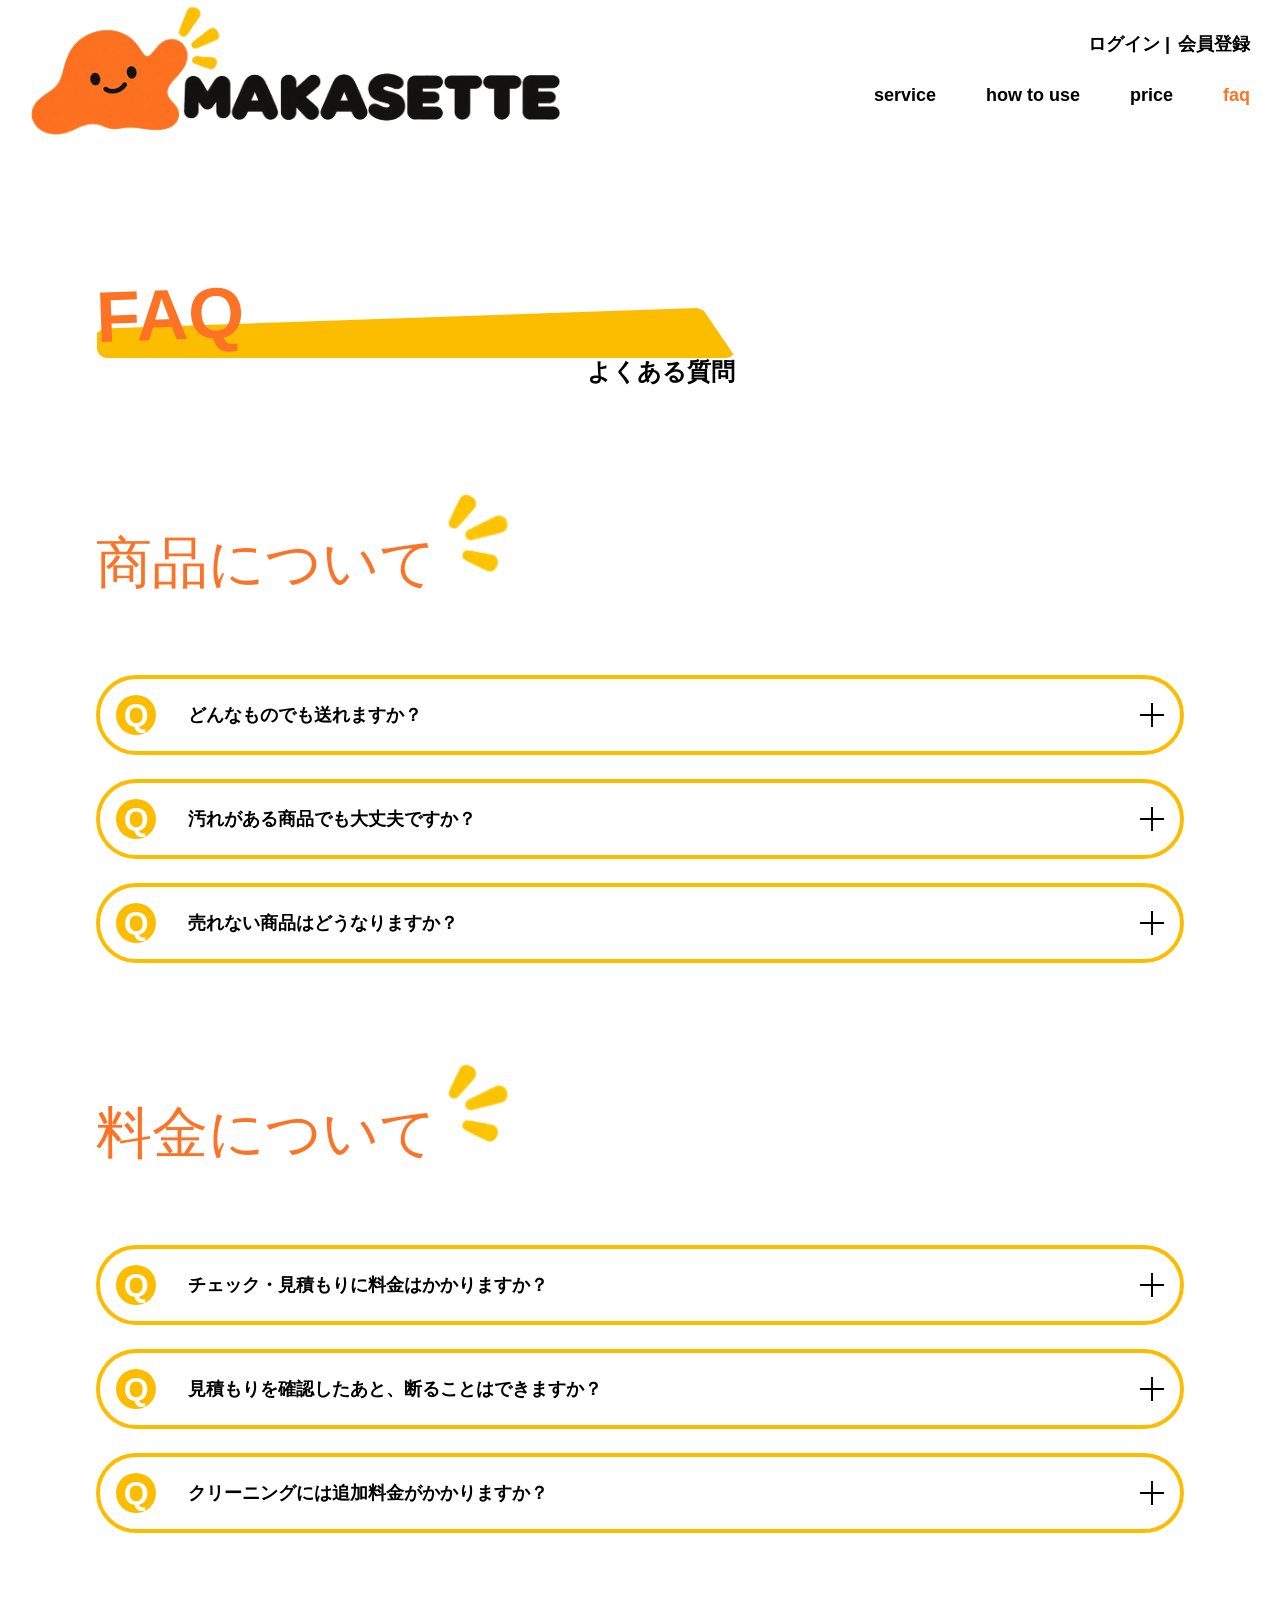
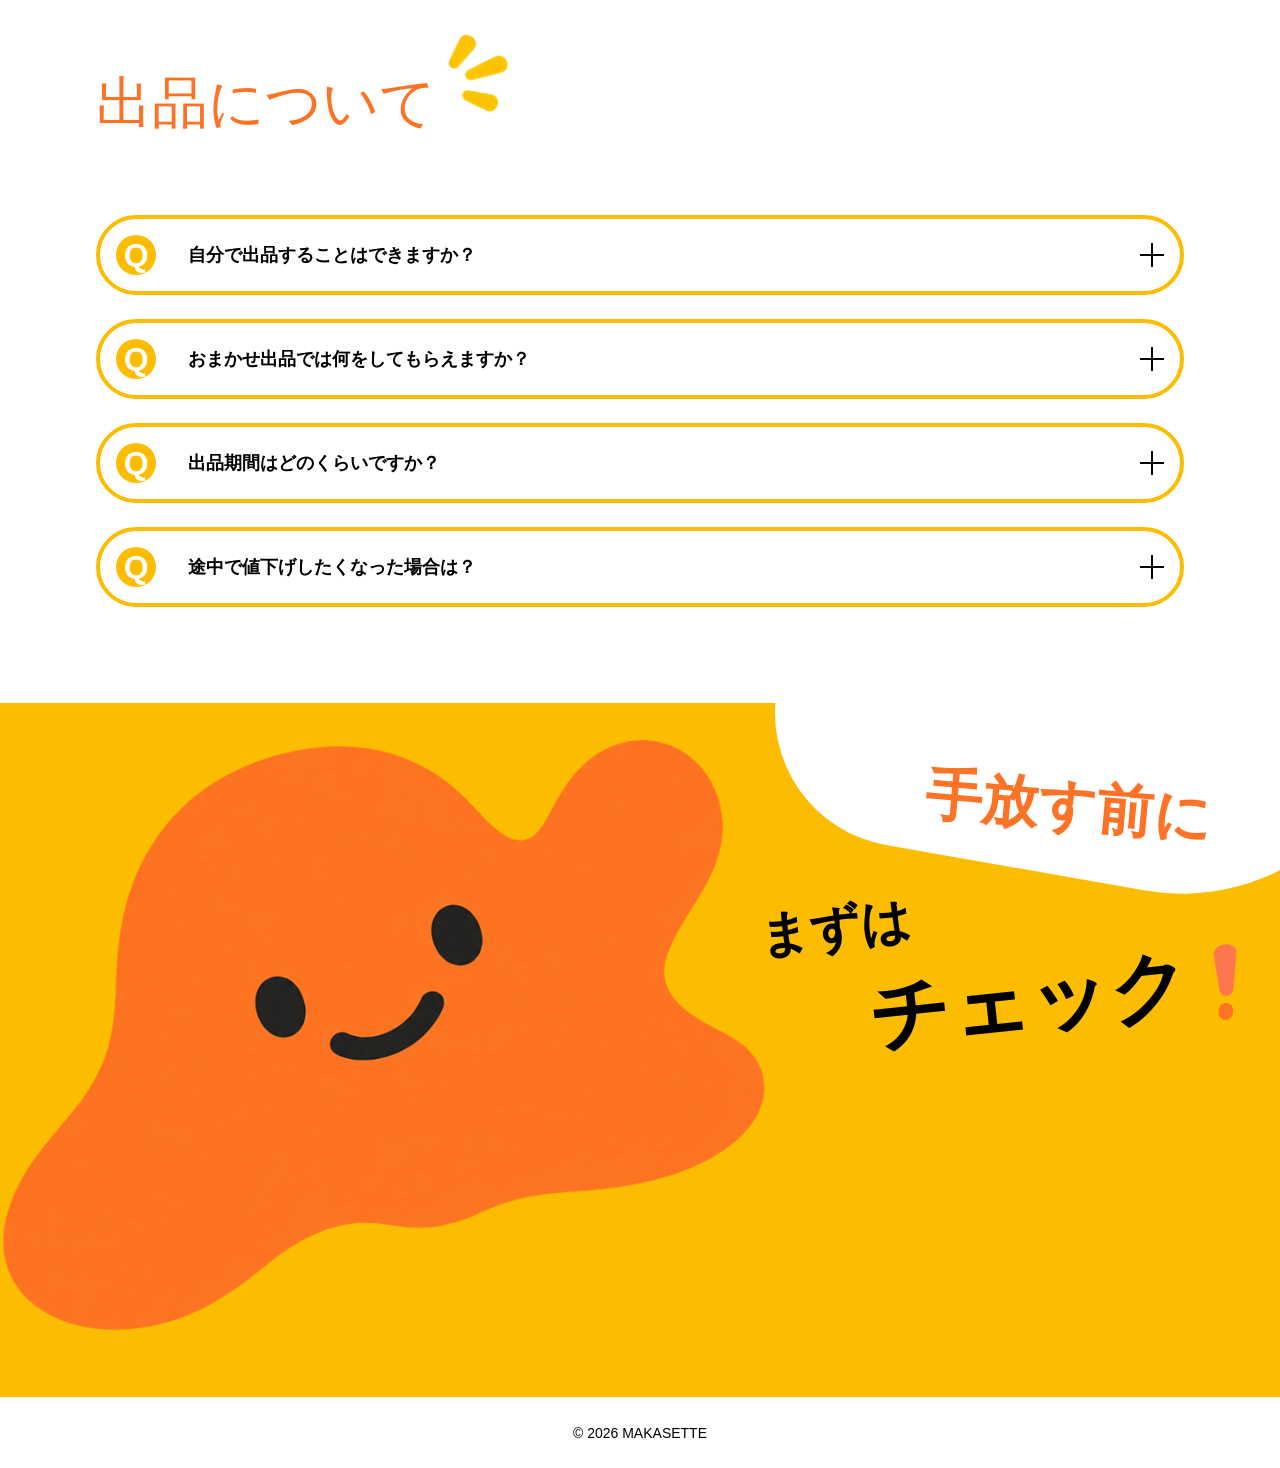
==== commit e3ed2111: "細々とした修正" ====
--- a/faq.html
+++ b/faq.html
@@ -53,7 +53,9 @@
             <a href="./price.html" class="l-header_menu-link">price</a>
           </li>
           <li class="l-header_menu-item">
-            <a href="./faq.html" class="l-header_menu-link">faq</a>
+            <a href="./faq.html" class="l-header_menu-link" aria-current="page"
+              >faq</a
+            >
           </li>
         </ul>
       </nav>
@@ -177,7 +179,7 @@
       </div>
     </section>
     <div class="c-cta">
-      <div class="c-cta_image">
+      <div class="c-cta_image js-show c-fade c-fade--soft-left">
         <img
           src="./image/cta.png"
           width="929"
@@ -187,18 +189,29 @@
         />
       </div>
       <div>
-        <div class="c-cta_text01_wrapper">
-          <p class="c-cta_text01">手放す前に</p>
+        <div class="js-show js-cta-copy c-fade c-fade--up">
+          <div class="c-cta_text01_wrapper">
+            <p class="c-cta_text01">手放す前に</p>
+          </div>
+
+          <p class="c-cta_text02">
+            まずは<span class="u-br c-cta_text03 js-emphasis c-emphasis"
+              >チェック</span
+            >
+          </p>
         </div>
-
-        <p class="c-cta_text02">
-          まずは<span class="u-br c-cta_text03">チェック</span>
-        </p>
         <div class="c-cta_button">
-          <p class="c-cta_text04">出品できるか、無料でチェックしてみよう！</p>
-          <a href="#" class="c-cta_link">無料会員登録はこちら！</a>
+          <p class="c-cta_text04 js-cta-description c-fade c-fade--up">
+            出品できるか、無料でチェックしてみよう！
+          </p>
+          <div class="c-cta_link-wrapper js-cta-button c-pop">
+            <a href="#" class="c-cta_link"> 無料会員登録はこちら！ </a>
+          </div>
         </div>
       </div>
     </div>
+    <footer class="l-footer">
+      <small class="l-footer_copyright"> &copy; 2026 MAKASETTE </small>
+    </footer>
   </body>
 </html>
--- a/style/css/style.css
+++ b/style/css/style.css
@@ -206,21 +206,12 @@
 layout > header
 ------------------------------
 */
-/*
-  @media (any-hover: hover) {
-    &:hover {
-
-    }
-  }
-  @include g.mq() {
-  }
-*/
 .l-header {
   display: flex;
   justify-content: space-between;
   align-items: center;
   padding-top: 10px;
-  padding-inline: 30px;
+  padding-inline: 10px;
   font-weight: 600;
   width: 100%;
   background-color: #ffffff;
@@ -229,7 +220,17 @@
 }
 .l-header--top {
   background-color: transparent;
-  margin-top: 20px;
+  margin-top: 0;
+}
+@media screen and (min-width: 768px) {
+  .l-header--top {
+    margin-top: 20px;
+  }
+}
+@media screen and (min-width: 768px) {
+  .l-header {
+    padding-inline: 30px;
+  }
 }
 @media screen and (min-width: 960px) {
   .l-header {
@@ -255,22 +256,10 @@
   position: fixed;
   opacity: 0;
   visibility: hidden;
-  transition: opacity 0.3s;
-}
-@media screen and (min-width: 960px) {
-  .l-header_nav {
-    position: static;
-    opacity: 1;
-    visibility: visible;
-    margin-left: auto;
-  }
-}
-.is-open .l-header_nav {
-  opacity: 1;
-  visibility: visible;
+  transition: opacity 0.8s, visibility 0s linear 0.3s;
   height: 100vh;
   width: 100vw;
-  padding: 100px;
+  padding: 125px 100px 100px 100px;
   top: 0;
   left: 0;
   z-index: -1;
@@ -280,6 +269,25 @@
   background-color: #fcbd01;
   color: #ffffff;
 }
+@media screen and (min-width: 960px) {
+  .l-header_nav {
+    position: static;
+    opacity: 1;
+    visibility: visible;
+    margin-left: auto;
+    width: auto;
+    height: auto;
+    padding: 0;
+    display: block;
+    background-color: transparent;
+    color: #000000;
+  }
+}
+.is-open .l-header_nav {
+  opacity: 1;
+  visibility: visible;
+  transition: opacity 0.3s ease, visibility 0s linear 0s;
+}
 
 .l-header_account-list {
   display: flex;
@@ -301,6 +309,15 @@
   }
 }
 
+.l-header_account-link {
+  transition: color 0.3s ease;
+}
+@media (any-hover: hover) {
+  .l-header_account-link:hover {
+    color: #fd7325;
+  }
+}
+
 .l-header_menu-list {
   display: flex;
   flex-direction: column;
@@ -312,6 +329,33 @@
     flex-direction: row;
     gap: 50px;
     padding-bottom: 0;
+  }
+}
+
+.l-header_menu-link {
+  position: relative;
+}
+.l-header_menu-link::after {
+  content: "";
+  position: absolute;
+  left: 0;
+  bottom: -4px;
+  width: 100%;
+  height: 2px;
+  background-color: #fcbd01;
+  transform: scaleX(0);
+  transform-origin: left;
+  transition: transform 0.3s ease;
+}
+.l-header_menu-link[aria-current=page] {
+  color: #fd7325;
+}
+@media (any-hover: hover) {
+  .l-header_menu-link:hover {
+    color: #fd7325;
+  }
+  .l-header_menu-link:hover::after {
+    transform: scaleX(1);
   }
 }
 
@@ -362,6 +406,7 @@
 
 .l-header.is-scrolled {
   background-color: #ffffff;
+  margin-top: 0;
 }
 .l-header.is-scrolled .l-header_logo-hidden {
   display: block;
@@ -371,15 +416,18 @@
 layout > footer
 ------------------------------
 */
-/*
-  @media (any-hover: hover) {
-    &:hover {
-
-    }
-  }
-  @include g.mq() {ßß
-  }
-*/
+.l-footer {
+  width: 100%;
+  margin-inline: auto;
+  padding-top: 20px;
+  padding-bottom: 20px;
+  text-align: center;
+}
+
+.l-footer_copyright {
+  font-size: 14px;
+}
+
 /*!
 layout > container
 ------------------------------
@@ -422,6 +470,8 @@
   display: flex;
   gap: 18px;
   align-items: center;
+  opacity: 1;
+  transition: opacity 0.3s ease;
 }
 .c-button::after {
   content: "";
@@ -431,6 +481,15 @@
   border-top: 7px solid transparent;
   border-bottom: 7px solid transparent;
   border-left: 14px solid #ffffff;
+  transition: transform 0.3s ease;
+}
+@media (any-hover: hover) {
+  .c-button:hover {
+    opacity: 0.7;
+  }
+  .c-button:hover::after {
+    transform: translateX(5px);
+  }
 }
 
 /*!
@@ -454,7 +513,7 @@
 }
 
 .c-cta_text01_wrapper {
-  width: 112%;
+  width: 120%;
   margin-left: auto;
   border-radius: 0px 0px 260px 160px;
   background-color: #ffffff;
@@ -526,6 +585,18 @@
 @media screen and (min-width: 768px) {
   .c-cta_text04 {
     margin-bottom: 24vh;
+  }
+}
+
+.c-cta_link-wrapper {
+  margin-right: 2.43vw;
+}
+@media screen and (min-width: 768px) {
+  .c-cta_link-wrapper {
+    position: absolute;
+    bottom: 0;
+    right: 0;
+    margin-bottom: 5.57vh;
   }
 }
 
@@ -545,15 +616,23 @@
   text-align: center;
   box-shadow: 5px 6px 0 0 #fd7325;
   margin-bottom: 3vh;
-  margin-right: 2.43vw;
+  transition: transform 0.3s ease, box-shadow 0.3s ease;
 }
 @media screen and (min-width: 768px) {
   .c-cta_link {
-    position: absolute;
-    bottom: 0;
-    right: 0;
     box-shadow: 10px 12px 0 0 #fd7325;
-    margin-bottom: 5.57vh;
+  }
+}
+@media (any-hover: hover) {
+  .c-cta_link:hover {
+    transform: translate(3px, 3px);
+    box-shadow: 2px 3px 0 0 #fd7325;
+  }
+}
+@media screen and (any-hover: hover) and (min-width: 768px) {
+  .c-cta_link:hover {
+    transform: translate(5px, 6px);
+    box-shadow: 5px 6px 0 0 #fd7325;
   }
 }
 
@@ -604,7 +683,7 @@
 */
 .c-page-section-title {
   font-family: "Hiragino Kaku Gothic StdN", "Hiragino Sans", "Yu Gothic", "Meiryo", sans-serif;
-  font-size: 32px;
+  font-size: 30px;
   line-height: 1;
   color: #fd7325;
   display: flex;
@@ -618,7 +697,7 @@
 .c-page-section-title::after {
   content: "";
   display: block;
-  width: 40px;
+  width: 35px;
   aspect-ratio: 72/102;
   background-image: url(../../image/page-section-title-deco.png);
   background-size: cover;
@@ -868,7 +947,7 @@
 }
 
 .c-pop-in.is-show {
-  animation: pop-in-animation 0.5s ease-out;
+  animation: pop-in-animation 0.3s ease-out;
   animation-fill-mode: both;
   animation-delay: var(--delay, 0s);
 }
@@ -1316,7 +1395,7 @@
 }
 
 .p-top-price_button {
-  margin-top: 80px;
+  margin-top: 48px;
 }
 
 .p-top-reassurance {
@@ -1416,12 +1495,12 @@
   display: grid;
   width: 100%;
   grid-template-columns: 1fr;
-  margin-top: 40px;
 }
 @media screen and (min-width: 768px) {
   .p-service-about_container {
     grid-template-columns: 23.2% 25% 45.2%;
     column-gap: 3%;
+    margin-top: 40px;
   }
 }
 
@@ -1512,7 +1591,7 @@
 }
 
 .p-service-about_problem01.is-show .p-service-about_problem01-text {
-  animation: fadeIn-animation 0.6s ease-out;
+  animation: fadeIn-animation 0.3s ease-out;
   animation-fill-mode: both;
   animation-delay: 0.3s;
 }
@@ -1522,14 +1601,13 @@
 }
 
 .p-service-about_problem02.is-show .p-service-about_problem02-text {
-  animation: fadeIn-animation 0.6s ease-out;
+  animation: fadeIn-animation 0.3s ease-out;
   animation-fill-mode: both;
-  animation-delay: 0.9s;
+  animation-delay: 0.3s;
 }
 .p-service-about_problem02.is-show::after {
   animation: problem-bounce-animation 0.3s ease-out;
   animation-fill-mode: both;
-  animation-delay: 0.6s;
 }
 
 @keyframes problem-bounce-animation {
@@ -1599,6 +1677,13 @@
 
 .p-service-work_catch {
   margin-top: 20px;
+  font-size: 20px;
+  font-weight: 600;
+}
+@media screen and (min-width: 768px) {
+  .p-service-work_catch {
+    font-size: 32px;
+  }
 }
 
 .p-service-work_list {
@@ -1618,7 +1703,8 @@
 
 .p-service-work_item {
   max-width: 500px;
-  min-width: 360px;
+  width: 48%;
+  min-width: 340px;
   width: 48%;
   border: 8px solid #fcbd01;
   border-radius: 30px;
@@ -1702,17 +1788,25 @@
   left: 4.18%;
   bottom: -53px;
 }
-.p-service-reccomend_item:nth-of-type(5)::before {
+.p-service-reccomend_item:nth-of-type(3)::before, .p-service-reccomend_item:nth-of-type(5)::before {
   right: 10.45%;
   left: auto;
 }
-.p-service-reccomend_item:nth-of-type(5)::after {
+.p-service-reccomend_item:nth-of-type(3)::after, .p-service-reccomend_item:nth-of-type(5)::after {
   right: 4.18%;
   left: auto;
 }
 @media screen and (min-width: 768px) {
   .p-service-reccomend_item {
     margin-bottom: 53px;
+  }
+  .p-service-reccomend_item:nth-of-type(3)::before {
+    left: 10.45%;
+    bottom: -27px;
+  }
+  .p-service-reccomend_item:nth-of-type(3)::after {
+    left: 4.18%;
+    bottom: -53px;
   }
   .p-service-reccomend_item:nth-of-type(1) {
     grid-column: 2;
@@ -1764,10 +1858,17 @@
 
 .p-service-items_catch {
   margin-top: 20px;
+  font-size: 20px;
+  font-weight: 600;
+}
+@media screen and (min-width: 768px) {
+  .p-service-items_catch {
+    font-size: 32px;
+  }
 }
 
 .p-service-items_list {
-  margin-top: 80px;
+  margin-top: 40px;
   margin-inline: auto;
   display: grid;
   grid-template-columns: repeat(2, 1fr);
@@ -1775,6 +1876,7 @@
 }
 @media screen and (min-width: 768px) {
   .p-service-items_list {
+    margin-top: 84px;
     grid-template-columns: repeat(5, 1fr);
   }
 }
@@ -1813,10 +1915,16 @@
   width: auto;
   height: auto;
 }
+.p-service-items_image--small img {
+  max-width: 85%;
+  max-height: 85%;
+}
 
 .p-service-items_text {
   text-align: center;
   align-self: flex-end;
+  padding: 4px;
+  font-weight: 800;
 }
 
 /*!
@@ -1836,12 +1944,17 @@
 
 .p-howtouse-step_catch {
   margin-top: 20px;
-  font-size: 32px;
+  font-size: 20px;
   font-weight: 600;
 }
+@media screen and (min-width: 768px) {
+  .p-howtouse-step_catch {
+    font-size: 32px;
+  }
+}
 
 .p-howtouse-step_list {
-  margin-top: 80px;
+  margin-top: 40px;
   display: flex;
   flex-direction: column;
   align-items: center;
@@ -1850,6 +1963,7 @@
 @media screen and (min-width: 768px) {
   .p-howtouse-step_list {
     gap: 72px;
+    margin-top: 84px;
   }
 }
 
@@ -1917,11 +2031,17 @@
 
 .p-howtouse-option_catch {
   margin-top: 20px;
-  font-size: 32px;
+  font-size: 20px;
   font-weight: 600;
 }
+@media screen and (min-width: 768px) {
+  .p-howtouse-option_catch {
+    font-size: 32px;
+  }
+}
 
 .p-howtouse-option_list {
+  margin-top: 40px;
   margin-inline: auto;
   max-width: 1048px;
   display: grid;
@@ -1940,6 +2060,7 @@
 @media screen and (min-width: 768px) {
   .p-howtouse-option_list {
     gap: 48px;
+    margin-top: 84px;
   }
 }
 
@@ -1998,19 +2119,21 @@
 
 .p-price-structure_item {
   margin-inline: auto;
-  margin-top: 140px;
+  margin-top: 110px;
   width: 70%;
   padding: 50px 43px;
   border-radius: 20px;
   border: 4px solid #fcbd01;
   position: relative;
+  isolation: isolate;
+  z-index: -1;
 }
 .p-price-structure_item:not(:nth-of-type(3))::after {
   content: "";
   display: inline-block;
   width: 40px;
   height: 60px;
-  background-image: url(../../../../image/p-price-icon-arrow.png);
+  background-image: url(../../image/p-price-icon-arrow.png);
   background-size: cover;
   background-position: center;
   background-repeat: no-repeat;
@@ -2024,13 +2147,14 @@
     width: auto;
     margin-right: 50px;
     margin-left: 65px;
+    margin-top: 140px;
   }
   .p-price-structure_item:not(:nth-of-type(3))::after {
     content: "";
     display: inline-block;
     width: 40px;
     height: 60px;
-    background-image: url(../../../../image/p-price-icon-arrow.png);
+    background-image: url(../../image/p-price-icon-arrow.png);
     background-size: cover;
     background-position: center;
     background-repeat: no-repeat;
@@ -2043,20 +2167,29 @@
 }
 
 .p-price-structure_badge {
-  width: 136px;
-  height: 130px;
+  width: 80px;
+  height: 80px;
   background-color: #ffffff;
   display: grid;
   place-items: center;
   border-radius: 50%;
   border: 4px solid #fcbd01;
   font-family: "Hiragino Kaku Gothic StdN", "Hiragino Sans", "Yu Gothic", "Meiryo", sans-serif;
-  font-size: 36px;
+  font-size: 24px;
   letter-spacing: 0.06em;
   color: #fcbd01;
   position: absolute;
-  top: -65px;
-  left: -65px;
+  top: -40px;
+  left: -40px;
+}
+@media screen and (min-width: 768px) {
+  .p-price-structure_badge {
+    font-size: 32px;
+    width: 110px;
+    height: 110px;
+    top: -60px;
+    left: -60px;
+  }
 }
 .p-price-structure_badge__free {
   border: 4px solid #fd7325;
@@ -2080,6 +2213,10 @@
     transform: rotate(-10deg);
   }
 }
+.p-price-structure_text {
+  font-weight: 600;
+}
+
 .p-price-structure_text_color {
   color: #fd7325;
 }
@@ -2097,8 +2234,13 @@
 
 .p-price-base_catch {
   margin-top: 20px;
-  font-size: 32px;
+  font-size: 20px;
   font-weight: 600;
+}
+@media screen and (min-width: 768px) {
+  .p-price-base_catch {
+    font-size: 32px;
+  }
 }
 
 .p-price-base_contents {
@@ -2107,9 +2249,15 @@
 
 .p-price-base_text {
   margin-top: 40px;
-  font-size: 24px;
+  font-size: 20px;
   font-weight: 600;
   margin-bottom: 25px;
+}
+@media screen and (min-width: 768px) {
+  .p-price-base_text {
+    font-size: 24px;
+    margin-top: 84px;
+  }
 }
 
 .p-price-table_title {
@@ -2248,8 +2396,13 @@
 
 .p-price-option_catch {
   margin-top: 20px;
-  font-size: 32px;
+  font-size: 20px;
   font-weight: 600;
+}
+@media screen and (min-width: 768px) {
+  .p-price-option_catch {
+    font-size: 32px;
+  }
 }
 
 .p-price-option_contents {
@@ -2264,6 +2417,11 @@
   margin-top: 40px;
   margin-bottom: 60px;
 }
+@media screen and (min-width: 768px) {
+  .p-price-option-table {
+    margin-top: 84px;
+  }
+}
 .p-price-option-table .p-price-table-tr .p-price-table-th,
 .p-price-option-table .p-price-table-tr .p-price-table-td {
   width: 50%;
@@ -2291,15 +2449,20 @@
 .p-price-point_contents {
   max-width: 800px;
   margin-inline: auto;
-  margin-top: 90px;
 }
 
 .p-price-point_list {
+  margin-top: 64px;
   display: flex;
   justify-content: center;
   column-gap: clamp(20px, -71.43px + 11.9vw, 100px);
   row-gap: 78px;
   flex-wrap: wrap;
+}
+@media screen and (min-width: 768px) {
+  .p-price-point_list {
+    margin-top: 108px;
+  }
 }
 
 .p-price-point_item {
@@ -2334,7 +2497,7 @@
 
 .p-price-point_item.is-show .p-price-point_number::after {
   animation: deco-animation 0.3s ease-out;
-  animation-delay: 0.8s;
+  animation-delay: 0.3s;
   animation-fill-mode: both;
 }
 
@@ -2376,6 +2539,11 @@
 .p-faq-contents {
   margin-inline: auto;
   margin-top: 40px;
+}
+@media screen and (min-width: 768px) {
+  .p-faq-contents {
+    margin-top: 84px;
+  }
 }
 
 .p-faq-item {
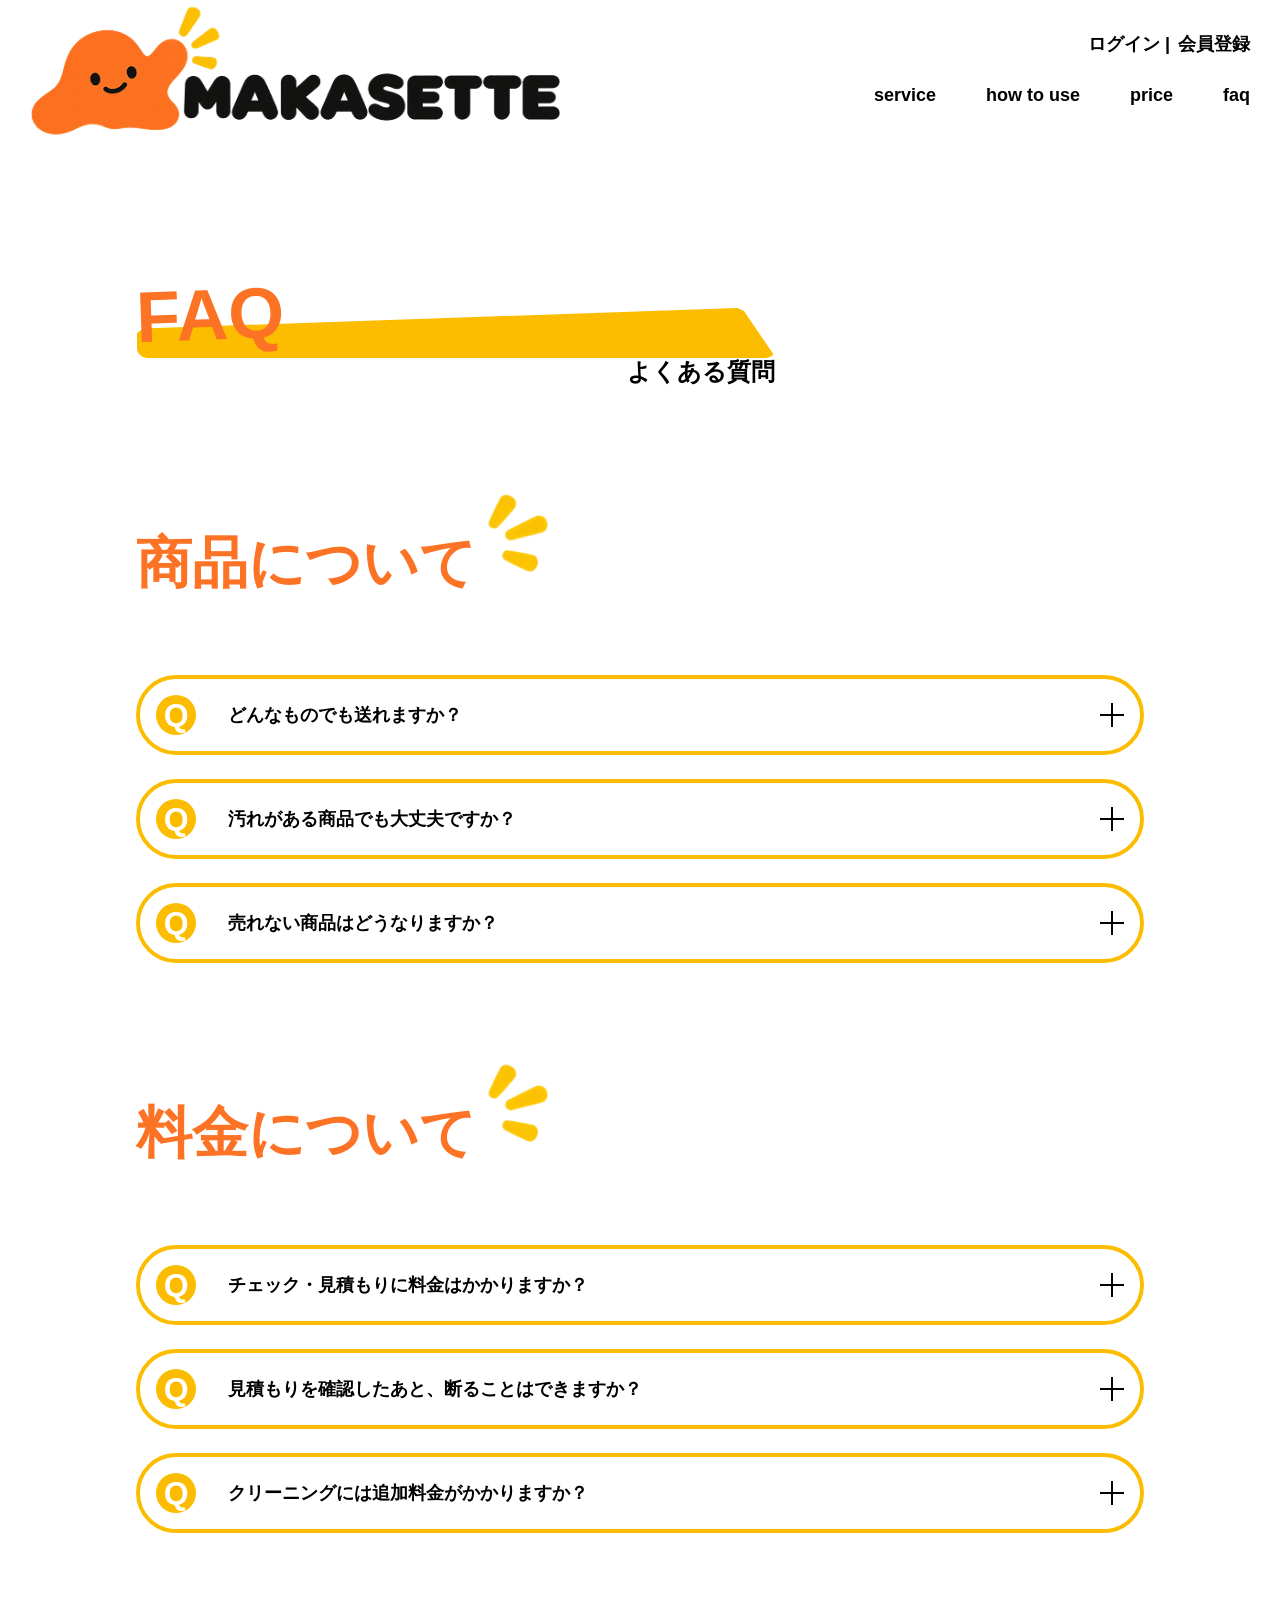
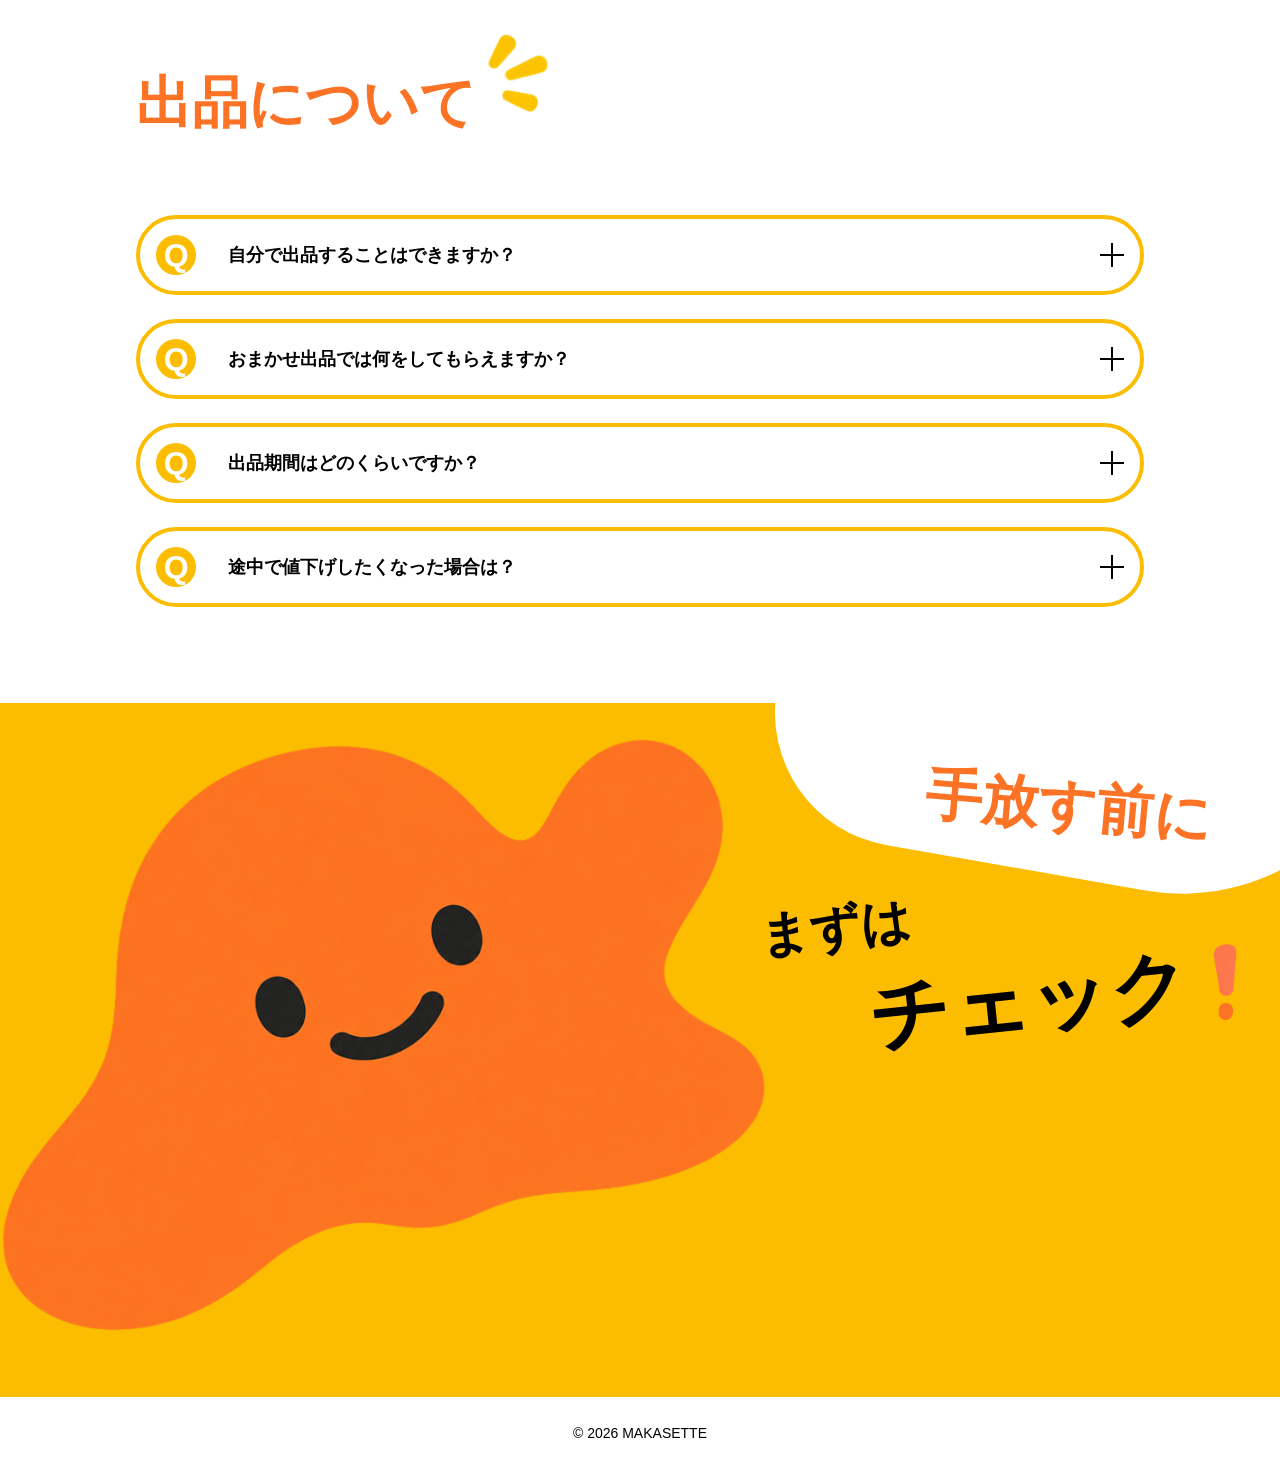
==== commit 711cabf0: "画面幅の修正、スマホ版メニューの修正" ====
--- a/faq.html
+++ b/faq.html
@@ -4,7 +4,11 @@
     <meta charset="UTF-8" />
     <meta name="viewport" content="width=device-width, initial-scale=1.0" />
     <meta name="robots" content="noindex, nofollow" />
-    <title>Makasette</title>
+    <meta
+      name="description"
+      content="架空のフリマ出品代行サービス「MAKASETTE」に関するよくある質問をご紹介します。"
+    />
+    <title>FAQ | MAKASETTE</title>
     <link rel="preconnect" href="https://fonts.googleapis.com" />
     <link rel="preconnect" href="https://fonts.gstatic.com" crossorigin />
     <link
@@ -31,7 +35,7 @@
           />
         </a>
       </div>
-      <nav class="l-header_nav js-menu-nav">
+      <nav class="l-header_nav">
         <ul class="l-header_account-list">
           <li class="l-header_account-item">
             <a href="#" class="l-header_account-link">ログイン</a>
@@ -40,34 +44,34 @@
             <a href="#" class="l-header_account-link">会員登録</a>
           </li>
         </ul>
-        <ul class="l-header_menu-list">
-          <li class="l-header_menu-item">
-            <a href="./service.html" class="l-header_menu-link">service</a>
-          </li>
-          <li class="l-header_menu-item">
-            <a href="./how-to-use.html" class="l-header_menu-link"
-              >how to use</a
-            >
-          </li>
-          <li class="l-header_menu-item">
-            <a href="./price.html" class="l-header_menu-link">price</a>
-          </li>
-          <li class="l-header_menu-item">
-            <a href="./faq.html" class="l-header_menu-link" aria-current="page"
-              >faq</a
-            >
-          </li>
-        </ul>
+        <div class="l-header_menu js-menu-nav">
+          <ul class="l-header_menu-list">
+            <li class="l-header_menu-item">
+              <a href="./service.html" class="l-header_menu-link">service</a>
+            </li>
+            <li class="l-header_menu-item">
+              <a href="./how-to-use.html" class="l-header_menu-link"
+                >how to use</a
+              >
+            </li>
+            <li class="l-header_menu-item">
+              <a href="./price.html" class="l-header_menu-link">price</a>
+            </li>
+            <li class="l-header_menu-item">
+              <a href="./faq.html" class="l-header_menu-link">faq</a>
+            </li>
+          </ul>
+        </div>
+        <button
+          class="l-header_hamburger-button js-hamburger-button"
+          type="button"
+          aria-label="メニューを開く"
+        >
+          <span class="l-header_humburger-line"></span>
+          <span class="l-header_humburger-line"></span>
+          <span class="l-header_humburger-line"></span>
+        </button>
       </nav>
-      <button
-        class="l-header_hamburger-button js-hamburger-button"
-        type="button"
-        aria-label="メニューを開く"
-      >
-        <span class="l-header_humburger-line"></span>
-        <span class="l-header_humburger-line"></span>
-        <span class="l-header_humburger-line"></span>
-      </button>
     </header>
 
     <div
--- a/style/css/style.css
+++ b/style/css/style.css
@@ -253,6 +253,12 @@
 }
 
 .l-header_nav {
+  margin-left: auto;
+  display: flex;
+  flex-direction: column;
+}
+
+.l-header_menu {
   position: fixed;
   opacity: 0;
   visibility: hidden;
@@ -270,11 +276,12 @@
   color: #ffffff;
 }
 @media screen and (min-width: 960px) {
-  .l-header_nav {
+  .l-header_menu {
     position: static;
     opacity: 1;
     visibility: visible;
     margin-left: auto;
+    z-index: auto;
     width: auto;
     height: auto;
     padding: 0;
@@ -283,7 +290,7 @@
     color: #000000;
   }
 }
-.is-open .l-header_nav {
+.is-open .l-header_menu {
   opacity: 1;
   visibility: visible;
   transition: opacity 0.3s ease, visibility 0s linear 0s;
@@ -291,22 +298,18 @@
 
 .l-header_account-list {
   display: flex;
-  flex-direction: column;
-  gap: 20px;
+  justify-content: flex-end;
+  gap: 8px;
+  margin-bottom: 10px;
 }
 @media screen and (min-width: 960px) {
   .l-header_account-list {
-    flex-direction: row;
-    justify-content: flex-end;
-    gap: 8px;
     margin-bottom: 20px;
   }
 }
 
-@media screen and (min-width: 960px) {
-  .l-header_account-item:first-child::after {
-    content: "|";
-  }
+.l-header_account-item:first-child::after {
+  content: "|";
 }
 
 .l-header_account-link {
@@ -360,6 +363,7 @@
 }
 
 .l-header_hamburger-button {
+  justify-self: flex-end;
   width: 50px;
   height: 50px;
   background-color: #fcbd01;
@@ -368,6 +372,7 @@
   position: relative;
   margin-left: auto;
   z-index: 1;
+  margin-bottom: 10px;
 }
 @media screen and (min-width: 960px) {
   .l-header_hamburger-button {
@@ -434,9 +439,21 @@
 */
 .l-container {
   padding-inline: 20px;
+  margin-inline: auto;
+  width: 100%;
 }
 @media screen and (min-width: 768px) {
   .l-container {
+    max-width: 1200px;
+    padding-inline: clamp(20px, 14.88vw - 94.28px, 120px);
+  }
+}
+
+.l-container-fluid {
+  padding-inline: 20px;
+}
+@media screen and (min-width: 768px) {
+  .l-container-fluid {
     padding-inline: clamp(20px, 14.88vw - 94.28px, 120px);
   }
 }
@@ -463,6 +480,7 @@
   border-radius: 20px;
   font-family: "Hiragino Kaku Gothic StdN", "Hiragino Sans", "Yu Gothic", "Meiryo", sans-serif;
   font-size: 24px;
+  font-weight: 600;
   color: #ffffff;
   letter-spacing: 0.11em;
   line-height: 1.2;
@@ -654,8 +672,7 @@
   .c-top-section-title {
     width: clamp(300px, 202.5px + 25vw, 565px);
     height: clamp(189px, 126.6px + 16vw, 357px);
-    margin-left: 30px;
-    margin: 48px 0 0 30px;
+    margin: 48px 0 0 0;
     transform: rotate(-10deg);
   }
 }
@@ -665,15 +682,15 @@
 
 .c-top-section-title_text {
   font-family: "Hiragino Kaku Gothic StdN", "Hiragino Sans", "Yu Gothic", "Meiryo", sans-serif;
-  font-size: 40px;
+  font-size: 36px;
   font-weight: 800;
   color: #ffffff;
   transform: rotate(10deg);
 }
 @media screen and (min-width: 768px) {
   .c-top-section-title_text {
-    font-size: clamp(40px, 25.18px + 3.8vw, 80px);
-    line-height: 1.2;
+    font-size: clamp(36px, 3.3vw + 23.14px, 66px);
+    line-height: 1.4;
   }
 }
 
@@ -684,6 +701,7 @@
 .c-page-section-title {
   font-family: "Hiragino Kaku Gothic StdN", "Hiragino Sans", "Yu Gothic", "Meiryo", sans-serif;
   font-size: 30px;
+  font-weight: 600;
   line-height: 1;
   color: #fd7325;
   display: flex;
@@ -1130,6 +1148,11 @@
 project > top
 ------------------------------
 */
+.p-top-inner {
+  max-width: 1300px;
+  margin-inline: auto;
+}
+
 .p-top-about {
   width: 100%;
   padding-top: 64px;
@@ -1142,6 +1165,38 @@
   }
 }
 
+@media screen and (min-width: 768px) {
+  .p-top-about_contents {
+    width: 100%;
+    margin-inline: auto;
+    display: grid;
+    grid-template-columns: auto 1fr auto;
+    column-gap: 70px;
+    justify-content: center;
+    align-items: flex-start;
+  }
+}
+
+@media screen and (min-width: 768px) {
+  .p-top-about_header {
+    grid-column: 1;
+    grid-row: 1;
+  }
+}
+
+.p-top-about_image {
+  display: none;
+}
+@media screen and (min-width: 768px) {
+  .p-top-about_image {
+    display: block;
+    max-width: 450px;
+    padding-top: 116px;
+    grid-column: 3;
+    grid-row: 1;
+  }
+}
+
 .p-top-about_title {
   margin-top: 44px;
   font-size: 32px;
@@ -1150,6 +1205,8 @@
 }
 @media screen and (min-width: 768px) {
   .p-top-about_title {
+    grid-column: 1/4;
+    grid-row: 2;
     padding-left: 172px;
     padding-top: 41px;
     font-size: 40px;
@@ -1157,36 +1214,6 @@
   }
 }
 
-@media screen and (min-width: 768px) {
-  .p-top-about_contents {
-    display: grid;
-    grid-template-columns: repeat(2, 1fr);
-    column-gap: 70px;
-    justify-content: center;
-    align-items: flex-start;
-  }
-}
-
-@media screen and (min-width: 768px) {
-  .p-top-about_header {
-    grid-column: 1;
-    grid-row: 1;
-  }
-}
-
-.p-top-about_image {
-  display: none;
-}
-@media screen and (min-width: 768px) {
-  .p-top-about_image {
-    display: block;
-    max-width: 450px;
-    padding-top: 116px;
-    grid-column: 2;
-    grid-row: 1;
-  }
-}
-
 .p-top-about_text {
   margin-top: 24px;
   font-size: 18px;
@@ -1194,8 +1221,8 @@
 }
 @media screen and (min-width: 768px) {
   .p-top-about_text {
-    grid-column: 1/3;
-    grid-row: 2;
+    grid-column: 1/4;
+    grid-row: 3;
     padding-left: 172px;
   }
 }
@@ -1205,8 +1232,8 @@
 }
 @media screen and (min-width: 768px) {
   .p-top-about_button {
-    grid-column: 1/3;
-    grid-row: 3;
+    grid-column: 1/4;
+    grid-row: 4;
     padding-left: 172px;
   }
   .p-top-about_button .c-button {
@@ -1220,6 +1247,7 @@
 }
 @media screen and (min-width: 768px) {
   .p-top-howtouse {
+    width: 100%;
     padding-top: 96px;
     padding-bottom: 96px;
   }
@@ -1232,6 +1260,8 @@
 @media screen and (min-width: 768px) {
   .p-top-howtouse_list {
     margin-top: 46px;
+    width: fit-content;
+    max-width: 100%;
   }
 }
 
@@ -1279,6 +1309,12 @@
 @media screen and (min-width: 768px) {
   .p-top-price {
     padding-bottom: 96px;
+  }
+}
+
+@media screen and (min-width: 768px) {
+  .p-top-price_container {
+    margin-inline: auto;
   }
 }
 
@@ -1404,6 +1440,7 @@
 }
 @media screen and (min-width: 768px) {
   .p-top-reassurance {
+    width: 100%;
     padding-top: 96px;
     padding-bottom: 96px;
   }
@@ -1437,7 +1474,8 @@
     transform: rotate(-2deg);
   }
   .p-top-reassurance_item:nth-of-type(even) {
-    justify-self: flex-end;
+    width: fit-content;
+    margin-left: auto;
   }
   .p-top-reassurance_item:nth-of-type(even) .p-top-reassurance_text {
     transform: rotate(2deg);
@@ -1842,6 +1880,16 @@
     margin-top: 15px;
     align-self: flex-start;
     justify-self: flex-end;
+  }
+}
+
+.p-service-reccomend_text {
+  font-weight: 600;
+  font-size: clamp(16px, 2.12vw + 7.75px, 24px);
+}
+@media screen and (min-width: 768px) {
+  .p-service-reccomend_text {
+    font-size: clamp(18px, 1.39vw + 7.29px, 24px);
   }
 }
 
@@ -2121,7 +2169,7 @@
   margin-inline: auto;
   margin-top: 110px;
   width: 70%;
-  padding: 50px 43px;
+  padding: 50px 29px;
   border-radius: 20px;
   border: 4px solid #fcbd01;
   position: relative;
@@ -2176,6 +2224,7 @@
   border: 4px solid #fcbd01;
   font-family: "Hiragino Kaku Gothic StdN", "Hiragino Sans", "Yu Gothic", "Meiryo", sans-serif;
   font-size: 24px;
+  font-weight: bold;
   letter-spacing: 0.06em;
   color: #fcbd01;
   position: absolute;
